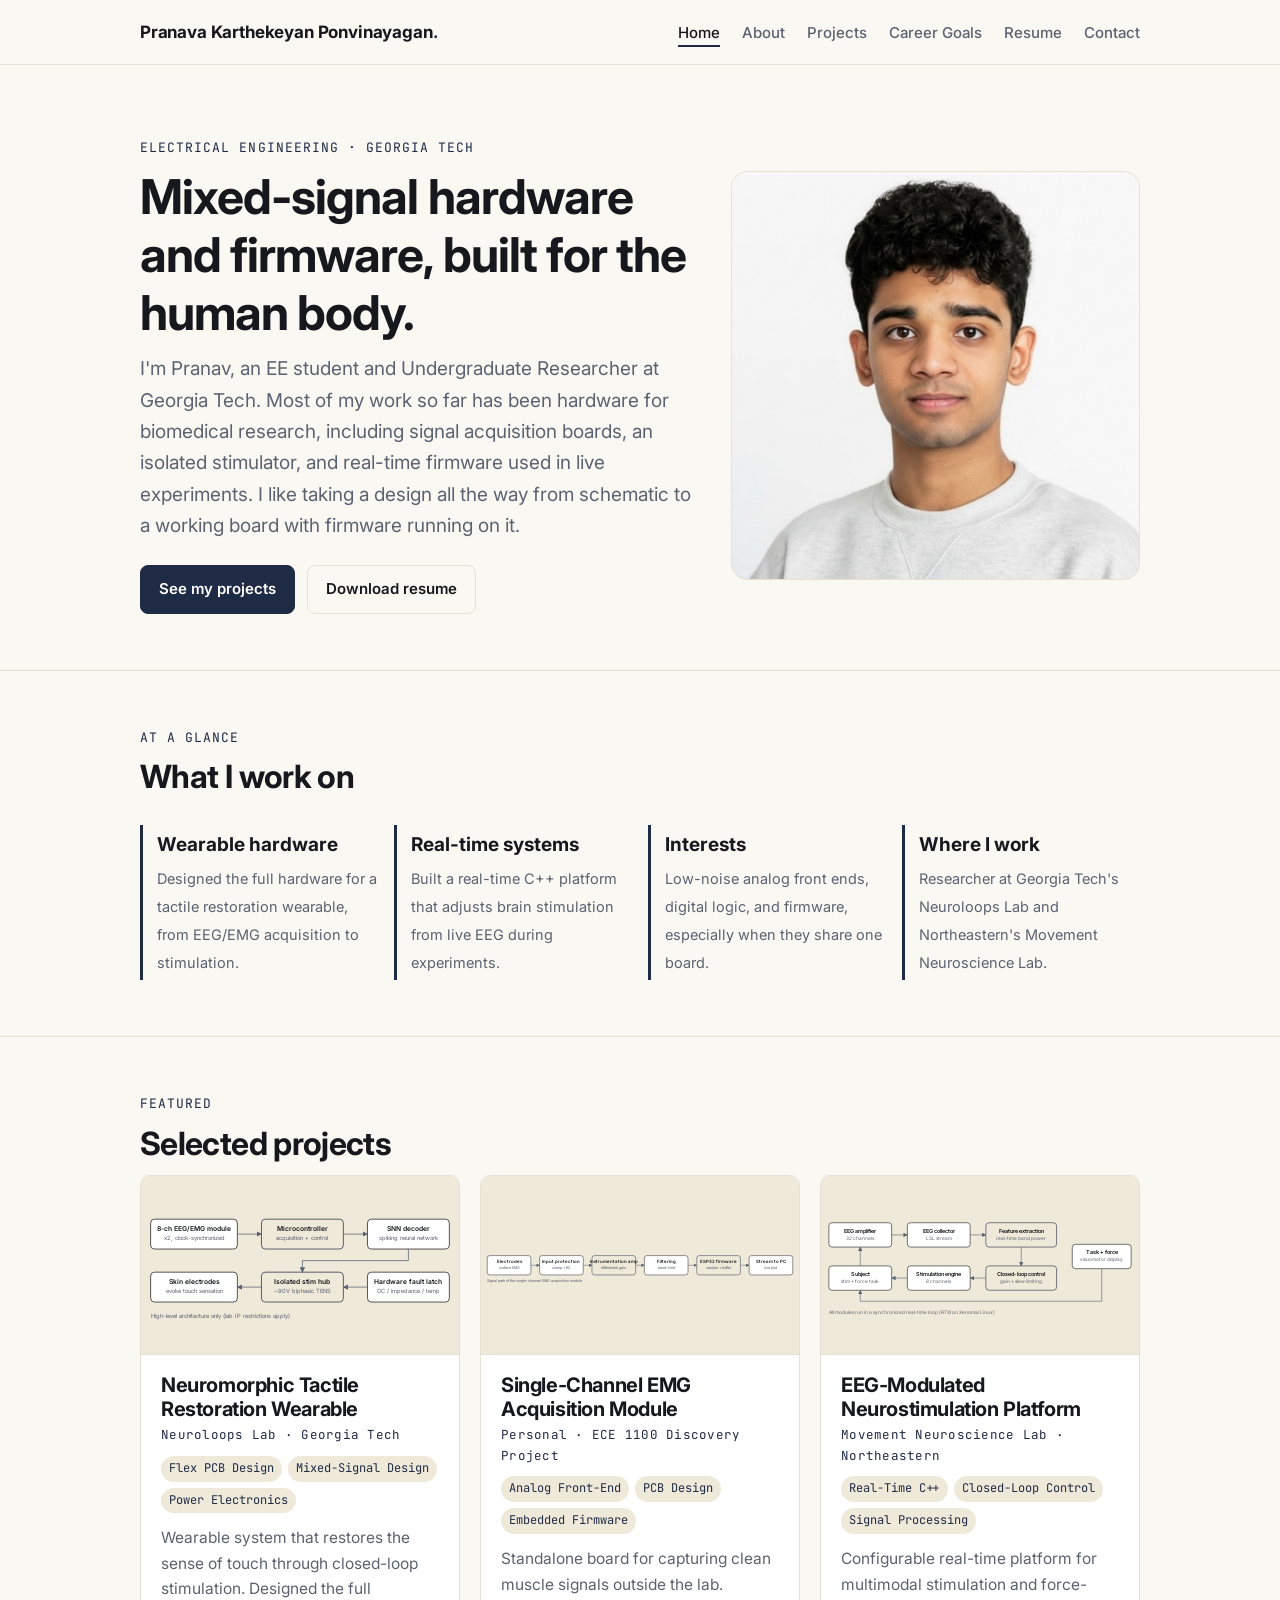
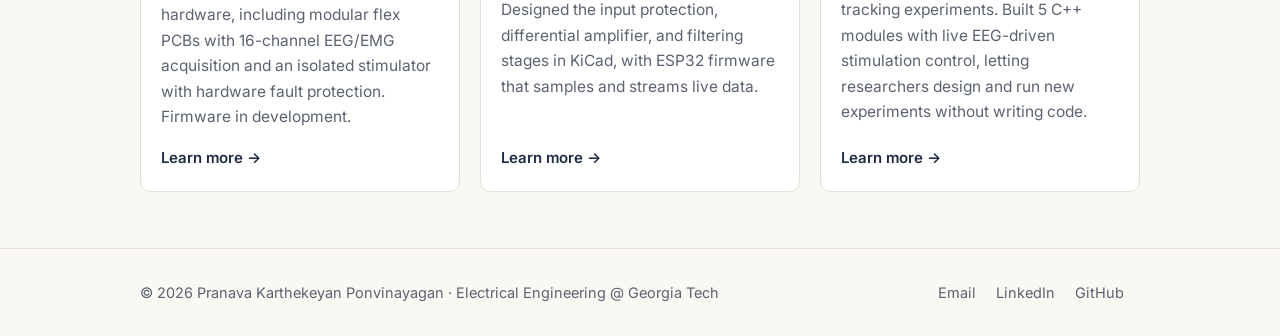
==== index.html @ 703d0cce "added 4 projects" ====
<!doctype html>
<html lang="en">
<head>
<meta charset="utf-8">
<meta name="viewport" content="width=device-width, initial-scale=1">
<title>Home | Pranava Karthekeyan Ponvinayagan</title>
<meta name="description" content="Pranava Karthekeyan Ponvinayagan: EE at Georgia Tech designing PCBs, analog/digital electronics, and embedded systems.">
<link rel="preconnect" href="https://fonts.googleapis.com">
<link rel="preconnect" href="https://fonts.gstatic.com" crossorigin>
<link href="https://fonts.googleapis.com/css2?family=Inter:wght@400;500;600;700&family=JetBrains+Mono:wght@500&display=swap" rel="stylesheet">
<link rel="stylesheet" href="styles.css">
</head>
<body>
<header class="site">
  <div class="wrap">
    <a class="brand" href="index.html">Pranava Karthekeyan Ponvinayagan<span>.</span></a>
    <nav class="main" aria-label="Main">
      <input type="checkbox" id="navtoggle" aria-label="Toggle menu">
      <label for="navtoggle" class="burger" aria-hidden="true">&#9776;</label>
      <ul>
<li><a href="index.html" aria-current="page">Home</a></li>
<li><a href="about.html">About</a></li>
<li><a href="projects.html">Projects</a></li>
<li><a href="goals.html">Career Goals</a></li>
<li><a href="resume.html">Resume</a></li>
<li><a href="contact.html">Contact</a></li>
      </ul>
    </nav>
  </div>
</header>
<main>

<section class="hero">
  <div class="wrap grid">
    <div>
      <span class="eyebrow">Electrical Engineering &middot; Georgia Tech</span>
      <h1>Mixed-signal hardware and firmware, built for the human body.</h1>
      <p class="lead">I'm Pranav, an EE student and Undergraduate Researcher at Georgia Tech. Most of my work so far has been hardware for biomedical research, including signal acquisition boards, an isolated stimulator, and real-time firmware used in live experiments. I like taking a design all the way from schematic to a working board with firmware running on it.</p>
      <div class="btns">
        <a class="btn" href="projects.html">See my projects</a>
        <a class="btn ghost" href="assets/Pranava_Ponvinayagan_Resume.pdf" target="_blank" rel="noopener">Download resume</a>
      </div>
    </div>
    <div class="photo"><img src="assets/headshot.jpeg" alt="Headshot of Pranava Karthekeyan Ponvinayagan" onerror="this.style.display='none'"></div>
  </div>
</section>

<section>
  <div class="wrap">
    <span class="eyebrow">At a glance</span>
    <h2>What I work on</h2>
    <div class="stats">
      <div class="stat"><b>Wearable hardware</b><span>Designed the full hardware for a tactile restoration wearable, from EEG/EMG acquisition to stimulation.</span></div>
      <div class="stat"><b>Real-time systems</b><span>Built a real-time C++ platform that adjusts brain stimulation from live EEG during experiments.</span></div>
      <div class="stat"><b>Interests</b><span>Low-noise analog front ends, digital logic, and firmware, especially when they share one board.</span></div>
      <div class="stat"><b>Where I work</b><span>Researcher at Georgia Tech's Neuroloops Lab and Northeastern's Movement Neuroscience Lab.</span></div>
    </div>
  </div>
</section>

<section>
  <div class="wrap">
    <span class="eyebrow">Featured</span>
    <h2>Selected projects</h2>
    <div class="cards">
      <article class="card"><div class="thumb"><svg class="diagram" viewBox="0 0 660 250" role="img" aria-label="Neuromorphic Tactile Restoration Wearable system block diagram" xmlns="http://www.w3.org/2000/svg" style="color:var(--muted)"><defs><marker id="ah" viewBox="0 0 10 10" refX="9" refY="5" markerWidth="7" markerHeight="7" orient="auto-start-reverse"><path d="M0,0 L10,5 L0,10 z" fill="currentColor" style="color:var(--muted)"/></marker></defs><rect class="box" x="20" y="30" width="180" height="62" rx="8"/><text x="110.0" y="55.0" text-anchor="middle" font-size="14" font-weight="600">8-ch EEG/EMG module</text><text class="small" x="110.0" y="73.0" text-anchor="middle">x2, clock-synchronized</text><rect class="hl" x="250" y="30" width="170" height="62" rx="8"/><text x="335.0" y="55.0" text-anchor="middle" font-size="14" font-weight="600">Microcontroller</text><text class="small" x="335.0" y="73.0" text-anchor="middle">acquisition + control</text><rect class="box" x="470" y="30" width="170" height="62" rx="8"/><text x="555.0" y="55.0" text-anchor="middle" font-size="14" font-weight="600">SNN decoder</text><text class="small" x="555.0" y="73.0" text-anchor="middle">spiking neural network</text><rect class="hl" x="250" y="140" width="170" height="62" rx="8"/><text x="335.0" y="165.0" text-anchor="middle" font-size="14" font-weight="600">Isolated stim hub</text><text class="small" x="335.0" y="183.0" text-anchor="middle">~90V biphasic TENS</text><rect class="box" x="470" y="140" width="170" height="62" rx="8"/><text x="555.0" y="165.0" text-anchor="middle" font-size="14" font-weight="600">Hardware fault latch</text><text class="small" x="555.0" y="183.0" text-anchor="middle">OC / impedance / temp</text><rect class="box" x="20" y="140" width="180" height="62" rx="8"/><text x="110.0" y="165.0" text-anchor="middle" font-size="14" font-weight="600">Skin electrodes</text><text class="small" x="110.0" y="183.0" text-anchor="middle">evoke touch sensation</text><line class="line" x1="200" y1="61" x2="250" y2="61" marker-end="url(#ah)"/><line class="line" x1="420" y1="61" x2="470" y2="61" marker-end="url(#ah)"/><path class="line" d="M555 92 L555 116 L335 116 L335 140" marker-end="url(#ah)"/><line class="line" x1="250" y1="171" x2="200" y2="171" marker-end="url(#ah)"/><line class="line" x1="470" y1="171" x2="420" y2="171" marker-end="url(#ah)"/><text class="small" x="20" y="235">High-level architecture only (lab IP restrictions apply)</text></svg></div><div class="body"><h3>Neuromorphic Tactile Restoration Wearable</h3><p class="org">Neuroloops Lab &middot; Georgia Tech</p><ul class="tags"><li>Flex PCB Design</li><li>Mixed-Signal Design</li><li>Power Electronics</li></ul><p>Wearable system that restores the sense of touch through closed-loop stimulation. Designed the full hardware, including modular flex PCBs with 16-channel EEG/EMG acquisition and an isolated stimulator with hardware fault protection. Firmware in development.</p><a class="more" href="projects/tactile-wearable.html">Learn more &rarr;</a></div></article>
      <article class="card"><div class="thumb"><svg class="diagram" viewBox="0 0 1020 140" role="img" aria-label="EMG module block diagram" xmlns="http://www.w3.org/2000/svg" style="color:var(--muted)"><defs><marker id="ah" viewBox="0 0 10 10" refX="9" refY="5" markerWidth="7" markerHeight="7" orient="auto-start-reverse"><path d="M0,0 L10,5 L0,10 z" fill="currentColor" style="color:var(--muted)"/></marker></defs><rect class="box" x="20" y="40" width="140" height="62" rx="8"/><text x="90.0" y="65.0" text-anchor="middle" font-size="14" font-weight="600">Electrodes</text><text class="small" x="90.0" y="83.0" text-anchor="middle">surface EMG</text><line class="line" x1="160" y1="71.0" x2="188" y2="71.0" marker-end="url(#ah)"/><rect class="box" x="188" y="40" width="140" height="62" rx="8"/><text x="258.0" y="65.0" text-anchor="middle" font-size="14" font-weight="600">Input protection</text><text class="small" x="258.0" y="83.0" text-anchor="middle">clamp + RC</text><line class="line" x1="328" y1="71.0" x2="356" y2="71.0" marker-end="url(#ah)"/><rect class="hl" x="356" y="40" width="140" height="62" rx="8"/><text x="426.0" y="65.0" text-anchor="middle" font-size="14" font-weight="600">Instrumentation amp</text><text class="small" x="426.0" y="83.0" text-anchor="middle">differential gain</text><line class="line" x1="496" y1="71.0" x2="524" y2="71.0" marker-end="url(#ah)"/><rect class="box" x="524" y="40" width="140" height="62" rx="8"/><text x="594.0" y="65.0" text-anchor="middle" font-size="14" font-weight="600">Filtering</text><text class="small" x="594.0" y="83.0" text-anchor="middle">band-limit</text><line class="line" x1="664" y1="71.0" x2="692" y2="71.0" marker-end="url(#ah)"/><rect class="hl" x="692" y="40" width="140" height="62" rx="8"/><text x="762.0" y="65.0" text-anchor="middle" font-size="14" font-weight="600">ESP32 firmware</text><text class="small" x="762.0" y="83.0" text-anchor="middle">sample + buffer</text><line class="line" x1="832" y1="71.0" x2="860" y2="71.0" marker-end="url(#ah)"/><rect class="box" x="860" y="40" width="140" height="62" rx="8"/><text x="930.0" y="65.0" text-anchor="middle" font-size="14" font-weight="600">Stream to PC</text><text class="small" x="930.0" y="83.0" text-anchor="middle">live plot</text><text class="small" x="20" y="125">Signal path of the single-channel EMG acquisition module</text></svg></div><div class="body"><h3>Single-Channel EMG Acquisition Module</h3><p class="org">Personal &middot; ECE 1100 Discovery Project</p><ul class="tags"><li>Analog Front-End</li><li>PCB Design</li><li>Embedded Firmware</li></ul><p>Standalone board for capturing clean muscle signals outside the lab. Designed the input protection, differential amplifier, and filtering stages in KiCad, with ESP32 firmware that samples and streams live data.</p><a class="more" href="projects/emg-module.html">Learn more &rarr;</a></div></article>
      <article class="card"><div class="thumb"><svg class="diagram" viewBox="0 0 810 275" role="img" aria-label="Closed-loop neurostimulation platform diagram" xmlns="http://www.w3.org/2000/svg" style="color:var(--muted)"><defs><marker id="ah" viewBox="0 0 10 10" refX="9" refY="5" markerWidth="7" markerHeight="7" orient="auto-start-reverse"><path d="M0,0 L10,5 L0,10 z" fill="currentColor" style="color:var(--muted)"/></marker></defs><rect class="box" x="20" y="30" width="160" height="62" rx="8"/><text x="100.0" y="55.0" text-anchor="middle" font-size="14" font-weight="600">EEG amplifier</text><text class="small" x="100.0" y="73.0" text-anchor="middle">32 channels</text><rect class="box" x="220" y="30" width="160" height="62" rx="8"/><text x="300.0" y="55.0" text-anchor="middle" font-size="14" font-weight="600">EEG collector</text><text class="small" x="300.0" y="73.0" text-anchor="middle">LSL stream</text><rect class="hl" x="420" y="30" width="180" height="62" rx="8"/><text x="510.0" y="55.0" text-anchor="middle" font-size="14" font-weight="600">Feature extraction</text><text class="small" x="510.0" y="73.0" text-anchor="middle">real-time band power</text><rect class="hl" x="420" y="140" width="180" height="62" rx="8"/><text x="510.0" y="165.0" text-anchor="middle" font-size="14" font-weight="600">Closed-loop control</text><text class="small" x="510.0" y="183.0" text-anchor="middle">gain + slew limiting</text><rect class="box" x="220" y="140" width="160" height="62" rx="8"/><text x="300.0" y="165.0" text-anchor="middle" font-size="14" font-weight="600">Stimulation engine</text><text class="small" x="300.0" y="183.0" text-anchor="middle">8 channels</text><rect class="box" x="20" y="140" width="160" height="62" rx="8"/><text x="100.0" y="165.0" text-anchor="middle" font-size="14" font-weight="600">Subject</text><text class="small" x="100.0" y="183.0" text-anchor="middle">stim + force task</text><rect class="box" x="640" y="85" width="150" height="62" rx="8"/><text x="715.0" y="110.0" text-anchor="middle" font-size="14" font-weight="600">Task + force</text><text class="small" x="715.0" y="128.0" text-anchor="middle">visuomotor display</text><line class="line" x1="180" y1="61" x2="220" y2="61" marker-end="url(#ah)"/><line class="line" x1="380" y1="61" x2="420" y2="61" marker-end="url(#ah)"/><line class="line" x1="510" y1="92" x2="510" y2="140" marker-end="url(#ah)"/><line class="line" x1="420" y1="171" x2="380" y2="171" marker-end="url(#ah)"/><line class="line" x1="220" y1="171" x2="180" y2="171" marker-end="url(#ah)"/><path class="line" d="M100 140 L100 92" marker-end="url(#ah)"/><path class="line" d="M715 147 L715 230 L100 230 L100 202" marker-end="url(#ah)"/><text class="small" x="20" y="262">All modules run in a synchronized real-time loop (RTXI on Xenomai Linux)</text></svg></div><div class="body"><h3>EEG-Modulated Neurostimulation Platform</h3><p class="org">Movement Neuroscience Lab &middot; Northeastern</p><ul class="tags"><li>Real-Time C++</li><li>Closed-Loop Control</li><li>Signal Processing</li></ul><p>Configurable real-time platform for multimodal stimulation and force-tracking experiments. Built 5 C++ modules with live EEG-driven stimulation control, letting researchers design and run new experiments without writing code.</p><a class="more" href="projects/closed-loop-platform.html">Learn more &rarr;</a></div></article>
    </div>
  </div>
</section>

</main>
<footer class="site">
  <div class="wrap">
    <div>&copy; 2026 Pranava Karthekeyan Ponvinayagan &middot; Electrical Engineering @ Georgia Tech</div>
    <div>
      <a href="mailto:pponvinayagan3@gatech.edu">Email</a>
      <a href="https://www.linkedin.com/in/pranava-ponvinayagan/" target="_blank" rel="noopener">LinkedIn</a>
      <a href="https://github.com/PranavaKP30" target="_blank" rel="noopener">GitHub</a>
    </div>
  </div>
</footer>
</body>
</html>
---- styles.css ----
:root {
  --bg: #faf8f3;
  --surface: #ffffff;
  --ink: #16181d;
  --muted: #5b6270;
  --line: #e6e1d4;
  --accent: #1f2a44;      /* navy, like the sweater lettering */
  --accent-soft: #efe9da; /* pale beige, like the sweater */
  --on-accent: #ffffff;
  --navy: #1f2a44;
  --radius: 10px;
  --max: 1040px;
  --font: "Inter", system-ui, -apple-system, "Segoe UI", Roboto, sans-serif;
  --mono: "JetBrains Mono", ui-monospace, SFMono-Regular, Menlo, monospace;
}
@media (prefers-color-scheme: dark) {
  :root {
    --bg: #111317;
    --surface: #181b21;
    --ink: #e9e7e2;
    --muted: #a3a9b5;
    --line: #2a2f38;
    --accent: #e3d9bf;
    --accent-soft: #26231c;
    --on-accent: #16181d;
    --navy: #c9d3ea;
  }
}

* { box-sizing: border-box; }
html { scroll-behavior: smooth; }
body {
  margin: 0;
  background: var(--bg);
  color: var(--ink);
  font-family: var(--font);
  font-size: 17px;
  line-height: 1.65;
  -webkit-font-smoothing: antialiased;
}
img, svg { max-width: 100%; height: auto; display: block; }
a { color: var(--accent); text-decoration: none; }
a:hover { text-decoration: underline; }

.wrap { max-width: var(--max); margin: 0 auto; padding: 0 20px; }

/* ---------- Header / nav ---------- */
header.site {
  position: sticky; top: 0; z-index: 10;
  background: color-mix(in srgb, var(--bg) 88%, transparent);
  backdrop-filter: blur(8px);
  border-bottom: 1px solid var(--line);
}
header.site .wrap { display: flex; align-items: center; justify-content: space-between; height: 64px; }
.brand { font-weight: 700; color: var(--ink); letter-spacing: -0.01em; }
.brand span { color: var(--accent); }
nav.main ul { list-style: none; display: flex; gap: 22px; margin: 0; padding: 0; }
nav.main a { color: var(--muted); font-size: 15px; font-weight: 500; }
nav.main a:hover, nav.main a[aria-current="page"] { color: var(--ink); text-decoration: none; }
nav.main a[aria-current="page"] { border-bottom: 2px solid var(--accent); padding-bottom: 3px; }
#navtoggle, .burger { display: none; }

@media (max-width: 760px) {
  .burger { display: block; cursor: pointer; font-size: 26px; color: var(--ink); line-height: 1; }
  nav.main ul {
    display: none; position: absolute; left: 0; right: 0; top: 64px;
    flex-direction: column; gap: 0; background: var(--surface);
    border-bottom: 1px solid var(--line);
  }
  nav.main li a { display: block; padding: 14px 20px; border-top: 1px solid var(--line); }
  nav.main a[aria-current="page"] { border-bottom: none; color: var(--accent); }
  #navtoggle:checked ~ ul { display: flex; }
}

/* ---------- Type ---------- */
h1, h2, h3 { line-height: 1.2; letter-spacing: -0.02em; margin: 0 0 12px; }
h1 { font-size: clamp(32px, 5vw, 48px); }
h2 { font-size: clamp(24px, 3.4vw, 32px); margin-top: 8px; }
h3 { font-size: 20px; }
p { margin: 0 0 16px; }
.lead { font-size: 19px; color: var(--muted); max-width: 680px; }
.eyebrow {
  font-family: var(--mono); font-size: 13px; letter-spacing: 0.08em;
  text-transform: uppercase; color: var(--accent); margin-bottom: 10px; display: block;
}

section { padding: 56px 0; }
section + section { border-top: 1px solid var(--line); }

/* ---------- Hero ---------- */
.hero { padding: 72px 0 56px; }
.hero .grid { display: grid; grid-template-columns: 1.35fr 1fr; gap: 40px; align-items: center; }
.hero .photo {
  aspect-ratio: 1; border-radius: 16px; overflow: hidden;
  background: var(--accent-soft); border: 1px solid var(--line);
}
.hero .photo { position: relative; display: grid; place-items: center; }
.hero .photo::before { content: "PP"; font-size: 64px; font-weight: 700; color: var(--accent); opacity: .5; }
.hero .photo img { position: absolute; inset: 0; width: 100%; height: 100%; object-fit: cover; }
.btns { display: flex; flex-wrap: wrap; gap: 12px; margin-top: 24px; }
.btn {
  display: inline-block; padding: 11px 18px; border-radius: 8px; font-weight: 600; font-size: 15px;
  background: var(--accent); color: var(--on-accent); border: 1px solid var(--accent);
}
.btn:hover { text-decoration: none; filter: brightness(1.05); }
.btn.ghost { background: transparent; color: var(--ink); border-color: var(--line); }
@media (max-width: 760px) {
  .hero .grid { grid-template-columns: 1fr; }
  .hero .photo { max-width: 260px; }
}

/* ---------- Cards ---------- */
.cards { display: grid; grid-template-columns: repeat(auto-fill, minmax(290px, 1fr)); gap: 20px; }
.card {
  background: var(--surface); border: 1px solid var(--line); border-radius: var(--radius);
  overflow: hidden; display: flex; flex-direction: column;
}
.card .thumb { aspect-ratio: 16/9; background: var(--accent-soft); border-bottom: 1px solid var(--line); }
.card .thumb img, .card .thumb svg { width: 100%; height: 100%; object-fit: cover; }
.card .body { padding: 18px 20px 20px; display: flex; flex-direction: column; flex: 1; }
.card h3 { margin-bottom: 6px; }
.card p { color: var(--muted); font-size: 15.5px; }
.card .more { margin-top: auto; font-weight: 600; font-size: 15px; }
.tags { display: flex; flex-wrap: wrap; gap: 6px; margin: 0 0 12px; padding: 0; list-style: none; }
.tags li {
  font-family: var(--mono); font-size: 12px; padding: 3px 8px; border-radius: 999px;
  background: var(--accent-soft); color: var(--accent);
}

/* ---------- Stats / highlights ---------- */
.stats { display: grid; grid-template-columns: repeat(auto-fit, minmax(180px, 1fr)); gap: 16px; margin-top: 28px; }
.stat { border-left: 3px solid var(--accent); padding: 4px 0 4px 14px; }
.stat b { display: block; font-size: 22px; }
.stat span { color: var(--muted); font-size: 14.5px; }

/* ---------- Prose pages ---------- */
.prose { max-width: 760px; }
.prose h2 { margin-top: 36px; }
.prose ul { padding-left: 20px; margin: 0 0 16px; }
.prose li { margin-bottom: 6px; }
.meta { color: var(--muted); font-size: 15px; margin-bottom: 24px; }
figure { margin: 28px 0; }
figure .frame {
  background: var(--surface); border: 1px solid var(--line); border-radius: var(--radius);
  padding: 16px; overflow-x: auto;
}
figcaption { color: var(--muted); font-size: 14px; margin-top: 8px; }
.callout {
  background: var(--accent-soft); border-radius: var(--radius); padding: 16px 18px; margin: 20px 0;
}
.todo {
  background: #fff4c2; color: #5a4500; border: 1px dashed #c9a100; border-radius: 8px;
  padding: 10px 14px; font-size: 14px; margin: 14px 0;
}
span.todo { display: inline; padding: 2px 6px; margin: 0; }
.timeline { list-style: none; padding: 0; margin: 0; }
.timeline li { padding: 0 0 22px 22px; border-left: 2px solid var(--line); position: relative; }
.timeline li::before {
  content: ""; position: absolute; left: -7px; top: 6px; width: 12px; height: 12px;
  border-radius: 50%; background: var(--accent);
}
.timeline b { display: block; }
.timeline span { color: var(--muted); font-size: 15px; }

/* ---------- Resume embed ---------- */
.pdf { width: 100%; height: 1000px; border: 1px solid var(--line); border-radius: var(--radius); background: #fff; }
@media (max-width: 760px) { .pdf { height: 600px; } }

/* ---------- Footer ---------- */
footer.site { border-top: 1px solid var(--line); padding: 32px 0; color: var(--muted); font-size: 14.5px; }
footer.site .wrap { display: flex; flex-wrap: wrap; justify-content: space-between; gap: 12px; }
footer.site a { color: var(--muted); margin-right: 16px; }
footer.site a:hover { color: var(--accent); }

/* diagrams inherit theme */
.diagram text { font-family: var(--font); fill: var(--ink); }
.diagram .box { fill: var(--surface); stroke: var(--ink); stroke-width: 1.5; }
.diagram .hl { fill: var(--accent-soft); stroke: var(--accent); stroke-width: 1.5; }
.diagram .line { stroke: var(--muted); stroke-width: 1.6; fill: none; }
.diagram .small { font-size: 12px; fill: var(--muted); }

/* org label under card titles */
.card .org { font-family: var(--mono); font-size: 12.5px; color: var(--accent); margin: -2px 0 10px; letter-spacing: 0.02em; }
.stats { grid-template-columns: repeat(auto-fit, minmax(220px, 1fr)); }
.stat b { font-size: 19px; margin-bottom: 4px; }
@media (max-width: 760px) { .brand { font-size: 15px; } }

/* course plan */
.sems { display: grid; grid-template-columns: repeat(auto-fill, minmax(280px, 1fr)); gap: 16px; margin: 24px 0; }
.sem { background: var(--surface); border: 1px solid var(--line); border-radius: var(--radius); padding: 16px 18px; }
.sem h3 { font-size: 18px; margin: 2px 0 10px; }
.sem .yr { font-family: var(--mono); font-size: 12px; color: var(--muted); text-transform: uppercase; letter-spacing: .06em; }
.sem ul { list-style: none; margin: 0; padding: 0; }
.sem li { font-size: 14.5px; padding: 5px 0 5px 10px; border-top: 1px solid var(--line); border-left: 3px solid transparent; }
.sem li:first-child { border-top: none; }
.sem li b { font-family: var(--mono); font-size: 12.5px; font-weight: 500; margin-right: 6px; color: var(--muted); }
.sem li.t1 { border-left-color: #9a7b4f; }
.sem li.t2 { border-left-color: var(--accent); }
.t1tag, .t2tag { padding: 1px 8px; border-radius: 999px; font-weight: 600; font-size: .9em; }
.t1tag { background: color-mix(in srgb, #9a7b4f 15%, transparent); color: #9a7b4f; }
.t2tag { background: var(--accent-soft); color: var(--accent); }
@media (prefers-color-scheme: dark) { .sem li.t1 { border-left-color: #cdb48a; } .t1tag { color: #cdb48a; } .sem li.t2 { border-left-color: var(--accent); } .t2tag { color: var(--accent); } }
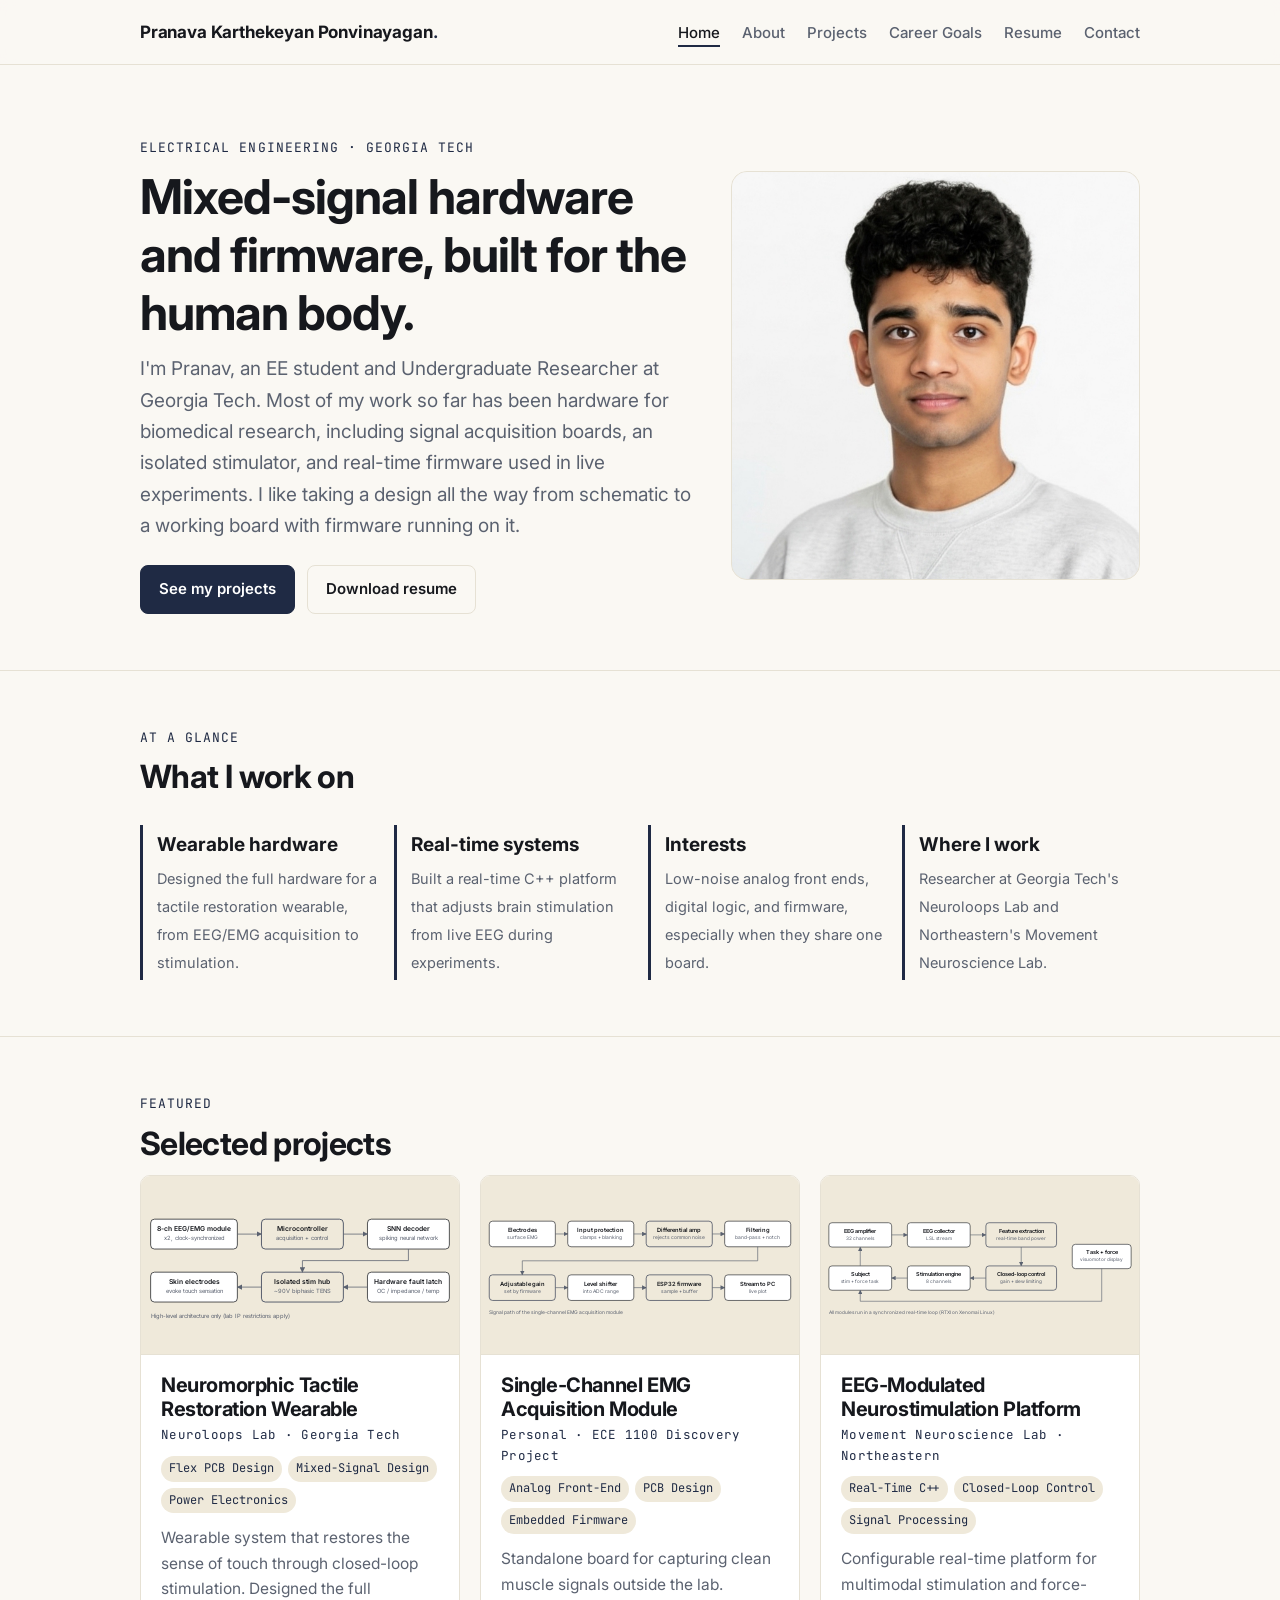
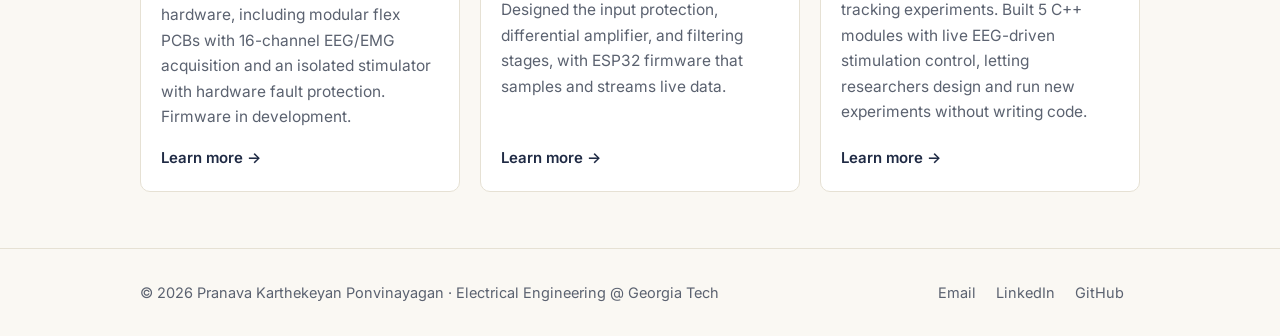
==== commit 805a5a70: "got rid of loopit and carewatch" ====
--- a/index.html
+++ b/index.html
@@ -64,7 +64,7 @@
     <h2>Selected projects</h2>
     <div class="cards">
       <article class="card"><div class="thumb"><svg class="diagram" viewBox="0 0 660 250" role="img" aria-label="Neuromorphic Tactile Restoration Wearable system block diagram" xmlns="http://www.w3.org/2000/svg" style="color:var(--muted)"><defs><marker id="ah" viewBox="0 0 10 10" refX="9" refY="5" markerWidth="7" markerHeight="7" orient="auto-start-reverse"><path d="M0,0 L10,5 L0,10 z" fill="currentColor" style="color:var(--muted)"/></marker></defs><rect class="box" x="20" y="30" width="180" height="62" rx="8"/><text x="110.0" y="55.0" text-anchor="middle" font-size="14" font-weight="600">8-ch EEG/EMG module</text><text class="small" x="110.0" y="73.0" text-anchor="middle">x2, clock-synchronized</text><rect class="hl" x="250" y="30" width="170" height="62" rx="8"/><text x="335.0" y="55.0" text-anchor="middle" font-size="14" font-weight="600">Microcontroller</text><text class="small" x="335.0" y="73.0" text-anchor="middle">acquisition + control</text><rect class="box" x="470" y="30" width="170" height="62" rx="8"/><text x="555.0" y="55.0" text-anchor="middle" font-size="14" font-weight="600">SNN decoder</text><text class="small" x="555.0" y="73.0" text-anchor="middle">spiking neural network</text><rect class="hl" x="250" y="140" width="170" height="62" rx="8"/><text x="335.0" y="165.0" text-anchor="middle" font-size="14" font-weight="600">Isolated stim hub</text><text class="small" x="335.0" y="183.0" text-anchor="middle">~90V biphasic TENS</text><rect class="box" x="470" y="140" width="170" height="62" rx="8"/><text x="555.0" y="165.0" text-anchor="middle" font-size="14" font-weight="600">Hardware fault latch</text><text class="small" x="555.0" y="183.0" text-anchor="middle">OC / impedance / temp</text><rect class="box" x="20" y="140" width="180" height="62" rx="8"/><text x="110.0" y="165.0" text-anchor="middle" font-size="14" font-weight="600">Skin electrodes</text><text class="small" x="110.0" y="183.0" text-anchor="middle">evoke touch sensation</text><line class="line" x1="200" y1="61" x2="250" y2="61" marker-end="url(#ah)"/><line class="line" x1="420" y1="61" x2="470" y2="61" marker-end="url(#ah)"/><path class="line" d="M555 92 L555 116 L335 116 L335 140" marker-end="url(#ah)"/><line class="line" x1="250" y1="171" x2="200" y2="171" marker-end="url(#ah)"/><line class="line" x1="470" y1="171" x2="420" y2="171" marker-end="url(#ah)"/><text class="small" x="20" y="235">High-level architecture only (lab IP restrictions apply)</text></svg></div><div class="body"><h3>Neuromorphic Tactile Restoration Wearable</h3><p class="org">Neuroloops Lab &middot; Georgia Tech</p><ul class="tags"><li>Flex PCB Design</li><li>Mixed-Signal Design</li><li>Power Electronics</li></ul><p>Wearable system that restores the sense of touch through closed-loop stimulation. Designed the full hardware, including modular flex PCBs with 16-channel EEG/EMG acquisition and an isolated stimulator with hardware fault protection. Firmware in development.</p><a class="more" href="projects/tactile-wearable.html">Learn more &rarr;</a></div></article>
-      <article class="card"><div class="thumb"><svg class="diagram" viewBox="0 0 1020 140" role="img" aria-label="EMG module block diagram" xmlns="http://www.w3.org/2000/svg" style="color:var(--muted)"><defs><marker id="ah" viewBox="0 0 10 10" refX="9" refY="5" markerWidth="7" markerHeight="7" orient="auto-start-reverse"><path d="M0,0 L10,5 L0,10 z" fill="currentColor" style="color:var(--muted)"/></marker></defs><rect class="box" x="20" y="40" width="140" height="62" rx="8"/><text x="90.0" y="65.0" text-anchor="middle" font-size="14" font-weight="600">Electrodes</text><text class="small" x="90.0" y="83.0" text-anchor="middle">surface EMG</text><line class="line" x1="160" y1="71.0" x2="188" y2="71.0" marker-end="url(#ah)"/><rect class="box" x="188" y="40" width="140" height="62" rx="8"/><text x="258.0" y="65.0" text-anchor="middle" font-size="14" font-weight="600">Input protection</text><text class="small" x="258.0" y="83.0" text-anchor="middle">clamp + RC</text><line class="line" x1="328" y1="71.0" x2="356" y2="71.0" marker-end="url(#ah)"/><rect class="hl" x="356" y="40" width="140" height="62" rx="8"/><text x="426.0" y="65.0" text-anchor="middle" font-size="14" font-weight="600">Instrumentation amp</text><text class="small" x="426.0" y="83.0" text-anchor="middle">differential gain</text><line class="line" x1="496" y1="71.0" x2="524" y2="71.0" marker-end="url(#ah)"/><rect class="box" x="524" y="40" width="140" height="62" rx="8"/><text x="594.0" y="65.0" text-anchor="middle" font-size="14" font-weight="600">Filtering</text><text class="small" x="594.0" y="83.0" text-anchor="middle">band-limit</text><line class="line" x1="664" y1="71.0" x2="692" y2="71.0" marker-end="url(#ah)"/><rect class="hl" x="692" y="40" width="140" height="62" rx="8"/><text x="762.0" y="65.0" text-anchor="middle" font-size="14" font-weight="600">ESP32 firmware</text><text class="small" x="762.0" y="83.0" text-anchor="middle">sample + buffer</text><line class="line" x1="832" y1="71.0" x2="860" y2="71.0" marker-end="url(#ah)"/><rect class="box" x="860" y="40" width="140" height="62" rx="8"/><text x="930.0" y="65.0" text-anchor="middle" font-size="14" font-weight="600">Stream to PC</text><text class="small" x="930.0" y="83.0" text-anchor="middle">live plot</text><text class="small" x="20" y="125">Signal path of the single-channel EMG acquisition module</text></svg></div><div class="body"><h3>Single-Channel EMG Acquisition Module</h3><p class="org">Personal &middot; ECE 1100 Discovery Project</p><ul class="tags"><li>Analog Front-End</li><li>PCB Design</li><li>Embedded Firmware</li></ul><p>Standalone board for capturing clean muscle signals outside the lab. Designed the input protection, differential amplifier, and filtering stages in KiCad, with ESP32 firmware that samples and streams live data.</p><a class="more" href="projects/emg-module.html">Learn more &rarr;</a></div></article>
+      <article class="card"><div class="thumb"><svg class="diagram" viewBox="0 0 770 262" role="img" aria-label="EMG module signal path" xmlns="http://www.w3.org/2000/svg" style="color:var(--muted)"><defs><marker id="ah" viewBox="0 0 10 10" refX="9" refY="5" markerWidth="7" markerHeight="7" orient="auto-start-reverse"><path d="M0,0 L10,5 L0,10 z" fill="currentColor" style="color:var(--muted)"/></marker></defs><rect class="box" x="20" y="25" width="160" height="62" rx="8"/><text x="100.0" y="51.0" text-anchor="middle" font-size="14" font-weight="600">Electrodes</text><text class="small" x="100.0" y="69.0" text-anchor="middle">surface EMG</text><line class="line" x1="180" y1="56.0" x2="210" y2="56.0" marker-end="url(#ah)"/><rect class="box" x="210" y="25" width="160" height="62" rx="8"/><text x="290.0" y="51.0" text-anchor="middle" font-size="14" font-weight="600">Input protection</text><text class="small" x="290.0" y="69.0" text-anchor="middle">clamps + blanking</text><line class="line" x1="370" y1="56.0" x2="400" y2="56.0" marker-end="url(#ah)"/><rect class="hl" x="400" y="25" width="160" height="62" rx="8"/><text x="480.0" y="51.0" text-anchor="middle" font-size="14" font-weight="600">Differential amp</text><text class="small" x="480.0" y="69.0" text-anchor="middle">rejects common noise</text><line class="line" x1="560" y1="56.0" x2="590" y2="56.0" marker-end="url(#ah)"/><rect class="box" x="590" y="25" width="160" height="62" rx="8"/><text x="670.0" y="51.0" text-anchor="middle" font-size="14" font-weight="600">Filtering</text><text class="small" x="670.0" y="69.0" text-anchor="middle">band-pass + notch</text><rect class="hl" x="20" y="155" width="160" height="62" rx="8"/><text x="100.0" y="181.0" text-anchor="middle" font-size="14" font-weight="600">Adjustable gain</text><text class="small" x="100.0" y="199.0" text-anchor="middle">set by firmware</text><line class="line" x1="180" y1="186.0" x2="210" y2="186.0" marker-end="url(#ah)"/><rect class="box" x="210" y="155" width="160" height="62" rx="8"/><text x="290.0" y="181.0" text-anchor="middle" font-size="14" font-weight="600">Level shifter</text><text class="small" x="290.0" y="199.0" text-anchor="middle">into ADC range</text><line class="line" x1="370" y1="186.0" x2="400" y2="186.0" marker-end="url(#ah)"/><rect class="hl" x="400" y="155" width="160" height="62" rx="8"/><text x="480.0" y="181.0" text-anchor="middle" font-size="14" font-weight="600">ESP32 firmware</text><text class="small" x="480.0" y="199.0" text-anchor="middle">sample + buffer</text><line class="line" x1="560" y1="186.0" x2="590" y2="186.0" marker-end="url(#ah)"/><rect class="box" x="590" y="155" width="160" height="62" rx="8"/><text x="670.0" y="181.0" text-anchor="middle" font-size="14" font-weight="600">Stream to PC</text><text class="small" x="670.0" y="199.0" text-anchor="middle">live plot</text><path class="line" d="M670 87 L670 121 L100 121 L100 155" marker-end="url(#ah)"/><text class="small" x="20" y="250">Signal path of the single-channel EMG acquisition module</text></svg></div><div class="body"><h3>Single-Channel EMG Acquisition Module</h3><p class="org">Personal &middot; ECE 1100 Discovery Project</p><ul class="tags"><li>Analog Front-End</li><li>PCB Design</li><li>Embedded Firmware</li></ul><p>Standalone board for capturing clean muscle signals outside the lab. Designed the input protection, differential amplifier, and filtering stages, with ESP32 firmware that samples and streams live data.</p><a class="more" href="projects/emg-module.html">Learn more &rarr;</a></div></article>
       <article class="card"><div class="thumb"><svg class="diagram" viewBox="0 0 810 275" role="img" aria-label="Closed-loop neurostimulation platform diagram" xmlns="http://www.w3.org/2000/svg" style="color:var(--muted)"><defs><marker id="ah" viewBox="0 0 10 10" refX="9" refY="5" markerWidth="7" markerHeight="7" orient="auto-start-reverse"><path d="M0,0 L10,5 L0,10 z" fill="currentColor" style="color:var(--muted)"/></marker></defs><rect class="box" x="20" y="30" width="160" height="62" rx="8"/><text x="100.0" y="55.0" text-anchor="middle" font-size="14" font-weight="600">EEG amplifier</text><text class="small" x="100.0" y="73.0" text-anchor="middle">32 channels</text><rect class="box" x="220" y="30" width="160" height="62" rx="8"/><text x="300.0" y="55.0" text-anchor="middle" font-size="14" font-weight="600">EEG collector</text><text class="small" x="300.0" y="73.0" text-anchor="middle">LSL stream</text><rect class="hl" x="420" y="30" width="180" height="62" rx="8"/><text x="510.0" y="55.0" text-anchor="middle" font-size="14" font-weight="600">Feature extraction</text><text class="small" x="510.0" y="73.0" text-anchor="middle">real-time band power</text><rect class="hl" x="420" y="140" width="180" height="62" rx="8"/><text x="510.0" y="165.0" text-anchor="middle" font-size="14" font-weight="600">Closed-loop control</text><text class="small" x="510.0" y="183.0" text-anchor="middle">gain + slew limiting</text><rect class="box" x="220" y="140" width="160" height="62" rx="8"/><text x="300.0" y="165.0" text-anchor="middle" font-size="14" font-weight="600">Stimulation engine</text><text class="small" x="300.0" y="183.0" text-anchor="middle">8 channels</text><rect class="box" x="20" y="140" width="160" height="62" rx="8"/><text x="100.0" y="165.0" text-anchor="middle" font-size="14" font-weight="600">Subject</text><text class="small" x="100.0" y="183.0" text-anchor="middle">stim + force task</text><rect class="box" x="640" y="85" width="150" height="62" rx="8"/><text x="715.0" y="110.0" text-anchor="middle" font-size="14" font-weight="600">Task + force</text><text class="small" x="715.0" y="128.0" text-anchor="middle">visuomotor display</text><line class="line" x1="180" y1="61" x2="220" y2="61" marker-end="url(#ah)"/><line class="line" x1="380" y1="61" x2="420" y2="61" marker-end="url(#ah)"/><line class="line" x1="510" y1="92" x2="510" y2="140" marker-end="url(#ah)"/><line class="line" x1="420" y1="171" x2="380" y2="171" marker-end="url(#ah)"/><line class="line" x1="220" y1="171" x2="180" y2="171" marker-end="url(#ah)"/><path class="line" d="M100 140 L100 92" marker-end="url(#ah)"/><path class="line" d="M715 147 L715 230 L100 230 L100 202" marker-end="url(#ah)"/><text class="small" x="20" y="262">All modules run in a synchronized real-time loop (RTXI on Xenomai Linux)</text></svg></div><div class="body"><h3>EEG-Modulated Neurostimulation Platform</h3><p class="org">Movement Neuroscience Lab &middot; Northeastern</p><ul class="tags"><li>Real-Time C++</li><li>Closed-Loop Control</li><li>Signal Processing</li></ul><p>Configurable real-time platform for multimodal stimulation and force-tracking experiments. Built 5 C++ modules with live EEG-driven stimulation control, letting researchers design and run new experiments without writing code.</p><a class="more" href="projects/closed-loop-platform.html">Learn more &rarr;</a></div></article>
     </div>
   </div>
--- a/styles.css
+++ b/styles.css
@@ -199,4 +199,10 @@
 .t1tag, .t2tag { padding: 1px 8px; border-radius: 999px; font-weight: 600; font-size: .9em; }
 .t1tag { background: color-mix(in srgb, #9a7b4f 15%, transparent); color: #9a7b4f; }
 .t2tag { background: var(--accent-soft); color: var(--accent); }
-@media (prefers-color-scheme: dark) { .sem li.t1 { border-left-color: #cdb48a; } .t1tag { color: #cdb48a; } .sem li.t2 { border-left-color: var(--accent); } .t2tag { color: var(--accent); } }+@media (prefers-color-scheme: dark) { .sem li.t1 { border-left-color: #cdb48a; } .t1tag { color: #cdb48a; } .sem li.t2 { border-left-color: var(--accent); } .t2tag { color: var(--accent); } }
+
+/* 2x2 grid when there are exactly 4 project cards */
+.cards:has(> .card:nth-child(4):last-child) { grid-template-columns: repeat(2, 1fr); }
+@media (max-width: 760px) {
+  .cards:has(> .card:nth-child(4):last-child) { grid-template-columns: 1fr; }
+}
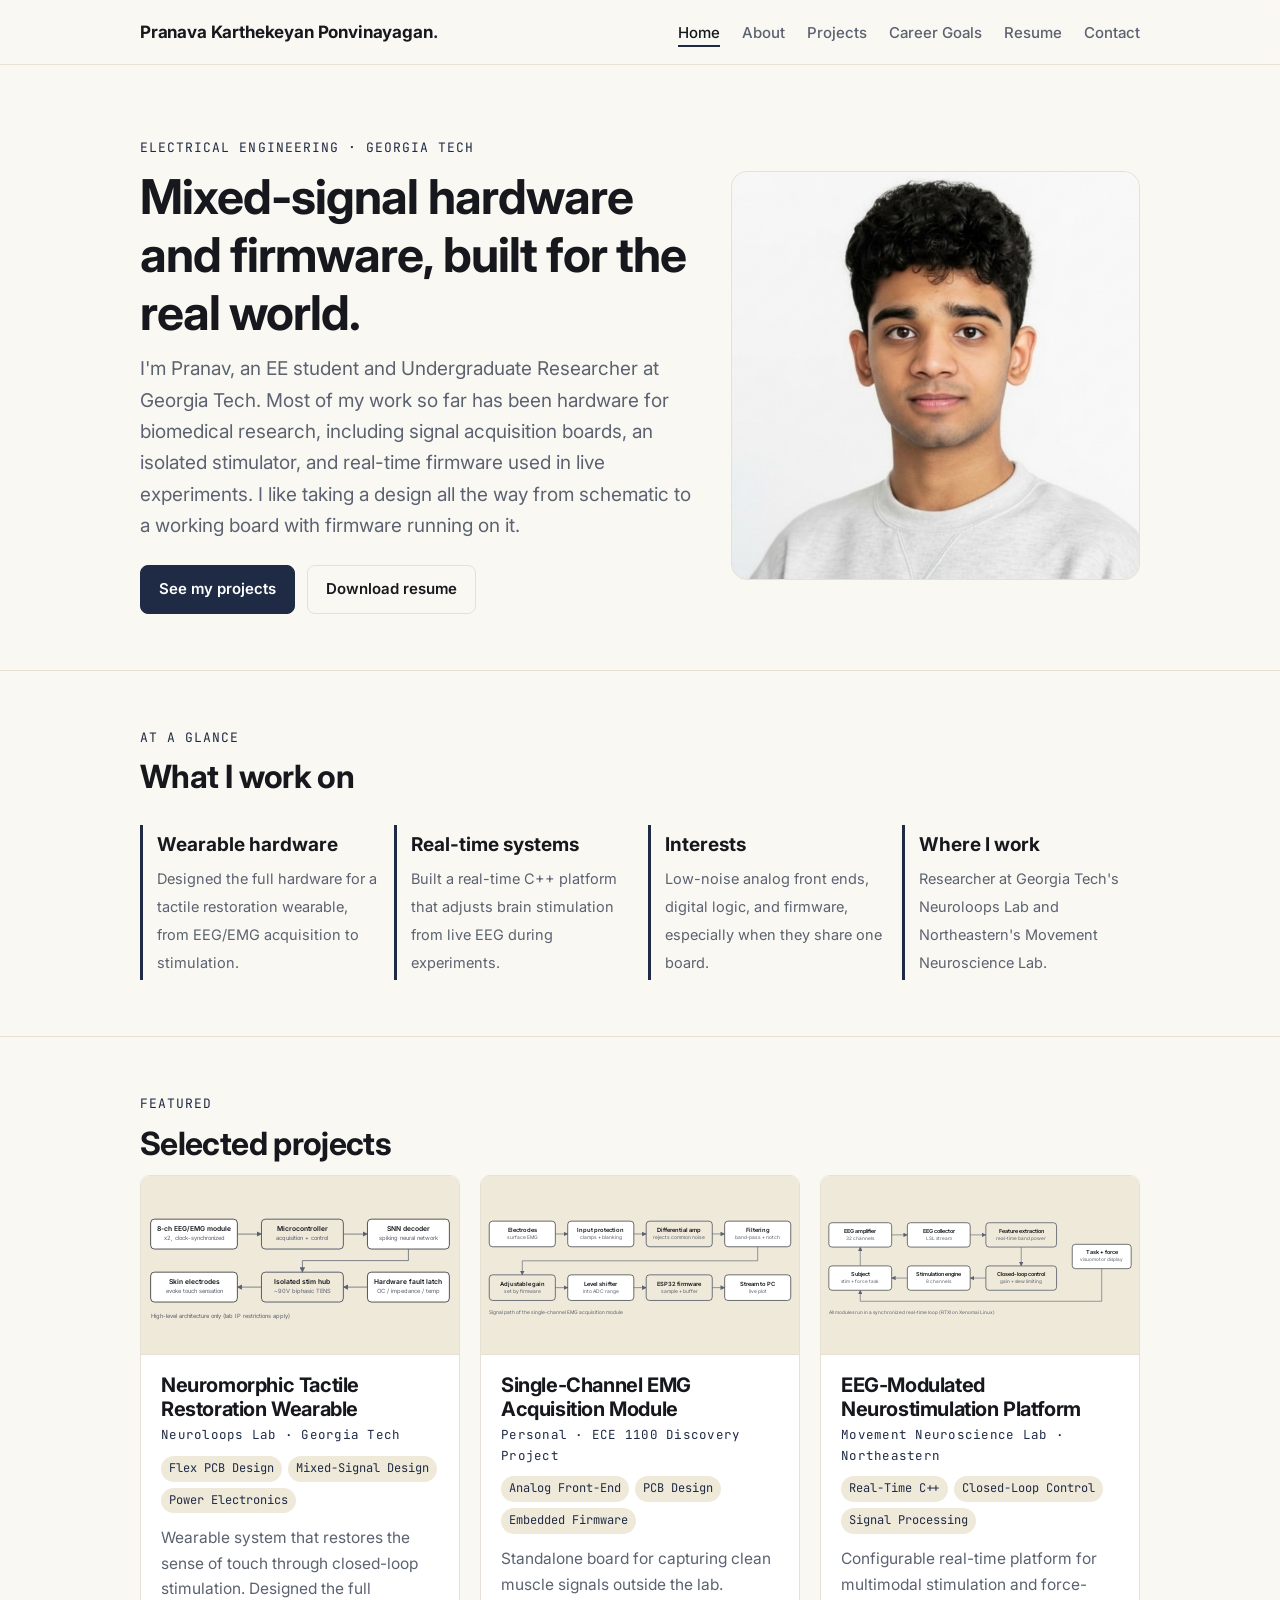
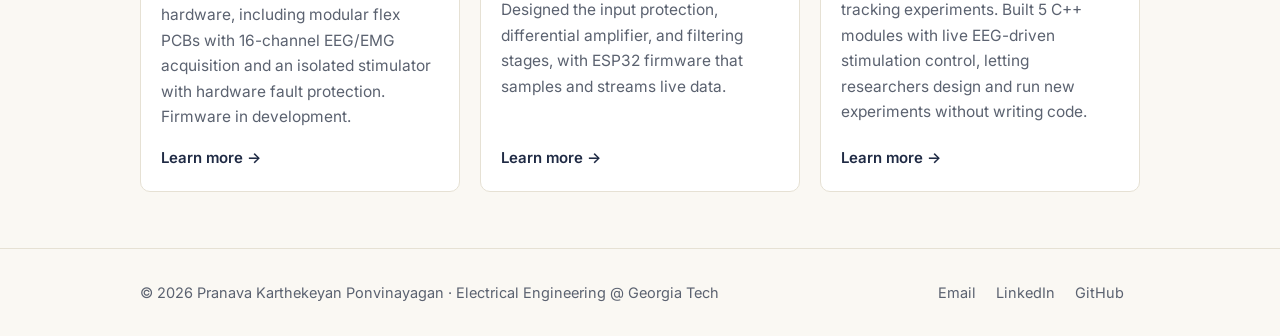
==== commit a425edf6: "overhaul update" ====
--- a/index.html
+++ b/index.html
@@ -34,7 +34,7 @@
   <div class="wrap grid">
     <div>
       <span class="eyebrow">Electrical Engineering &middot; Georgia Tech</span>
-      <h1>Mixed-signal hardware and firmware, built for the human body.</h1>
+      <h1>Mixed-signal hardware and firmware, built for the real world.</h1>
       <p class="lead">I'm Pranav, an EE student and Undergraduate Researcher at Georgia Tech. Most of my work so far has been hardware for biomedical research, including signal acquisition boards, an isolated stimulator, and real-time firmware used in live experiments. I like taking a design all the way from schematic to a working board with firmware running on it.</p>
       <div class="btns">
         <a class="btn" href="projects.html">See my projects</a>
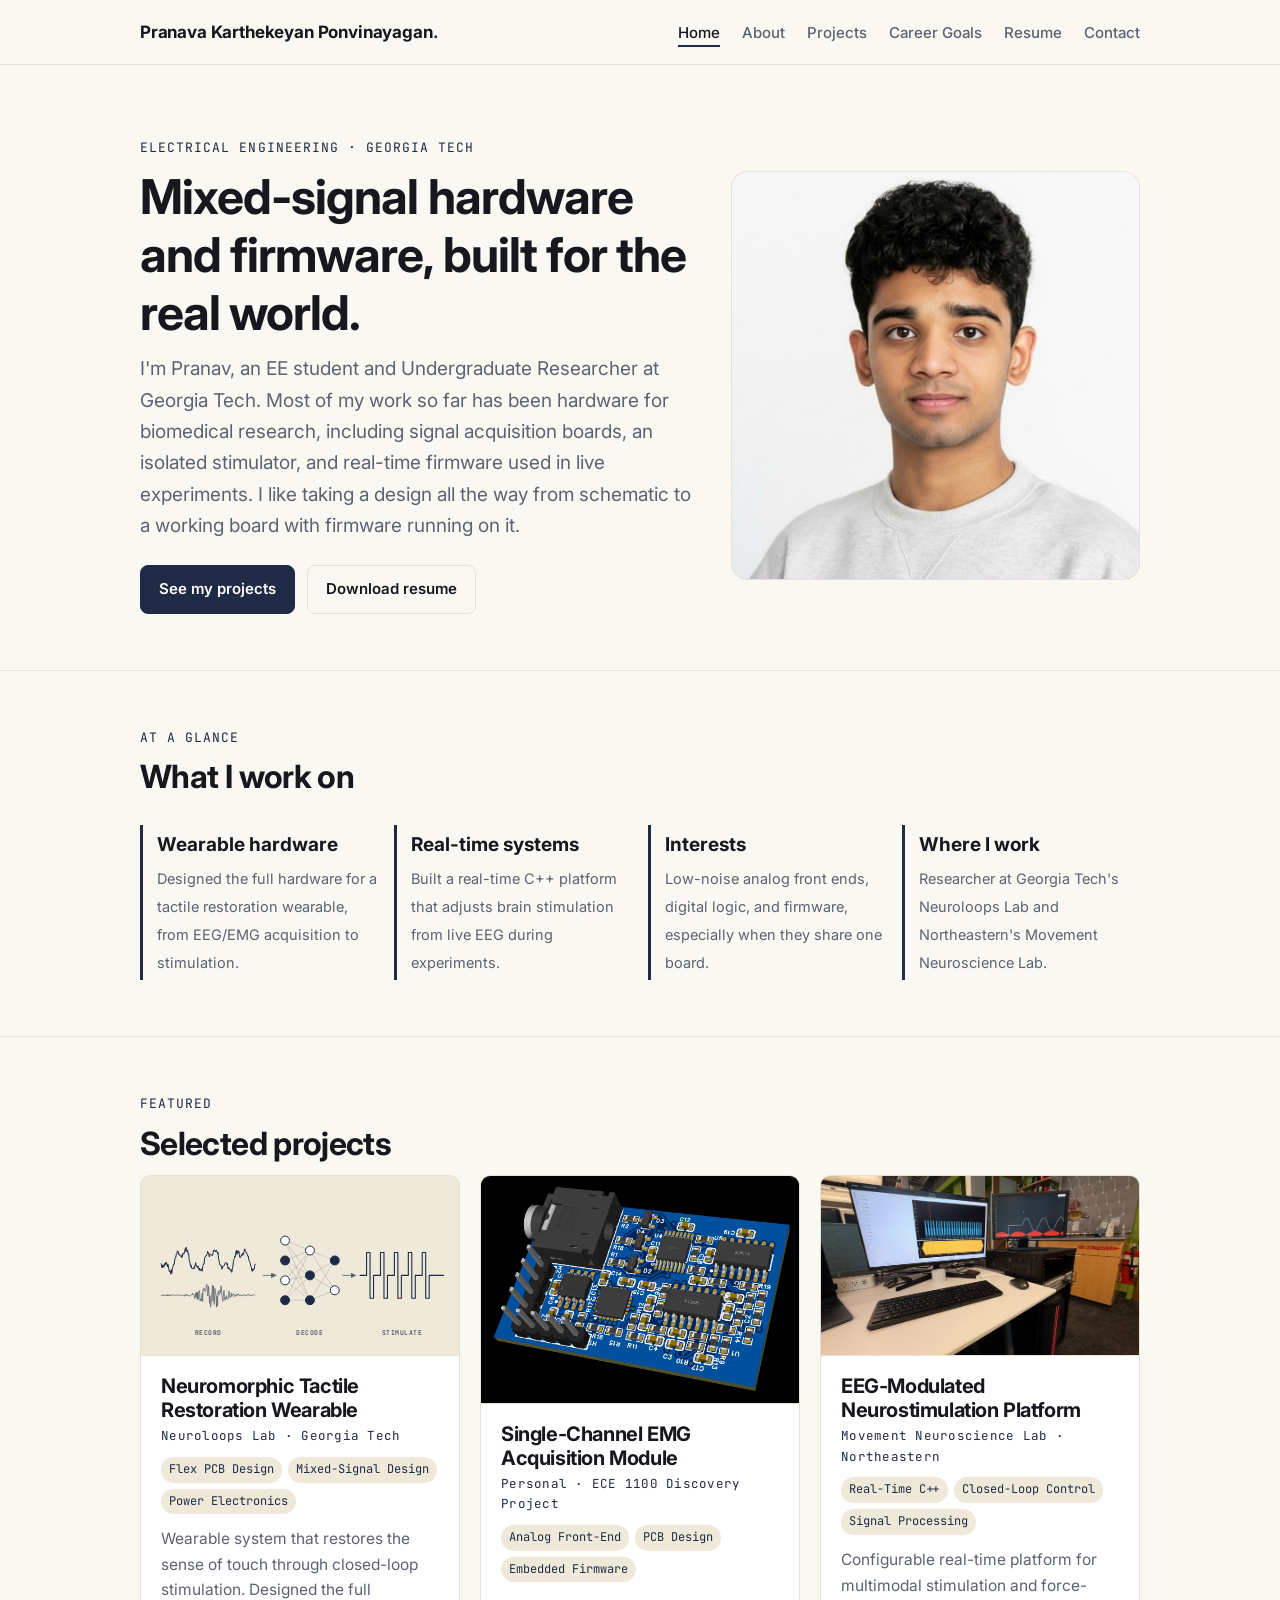
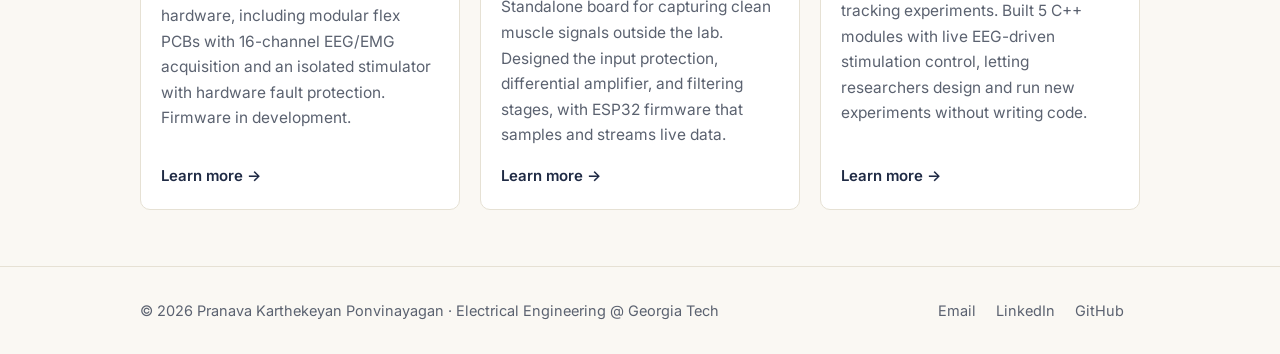
==== commit 48479b93: "updated card images" ====
--- a/index.html
+++ b/index.html
@@ -63,9 +63,9 @@
     <span class="eyebrow">Featured</span>
     <h2>Selected projects</h2>
     <div class="cards">
-      <article class="card"><div class="thumb"><svg class="diagram" viewBox="0 0 660 250" role="img" aria-label="Neuromorphic Tactile Restoration Wearable system block diagram" xmlns="http://www.w3.org/2000/svg" style="color:var(--muted)"><defs><marker id="ah" viewBox="0 0 10 10" refX="9" refY="5" markerWidth="7" markerHeight="7" orient="auto-start-reverse"><path d="M0,0 L10,5 L0,10 z" fill="currentColor" style="color:var(--muted)"/></marker></defs><rect class="box" x="20" y="30" width="180" height="62" rx="8"/><text x="110.0" y="55.0" text-anchor="middle" font-size="14" font-weight="600">8-ch EEG/EMG module</text><text class="small" x="110.0" y="73.0" text-anchor="middle">x2, clock-synchronized</text><rect class="hl" x="250" y="30" width="170" height="62" rx="8"/><text x="335.0" y="55.0" text-anchor="middle" font-size="14" font-weight="600">Microcontroller</text><text class="small" x="335.0" y="73.0" text-anchor="middle">acquisition + control</text><rect class="box" x="470" y="30" width="170" height="62" rx="8"/><text x="555.0" y="55.0" text-anchor="middle" font-size="14" font-weight="600">SNN decoder</text><text class="small" x="555.0" y="73.0" text-anchor="middle">spiking neural network</text><rect class="hl" x="250" y="140" width="170" height="62" rx="8"/><text x="335.0" y="165.0" text-anchor="middle" font-size="14" font-weight="600">Isolated stim hub</text><text class="small" x="335.0" y="183.0" text-anchor="middle">~90V biphasic TENS</text><rect class="box" x="470" y="140" width="170" height="62" rx="8"/><text x="555.0" y="165.0" text-anchor="middle" font-size="14" font-weight="600">Hardware fault latch</text><text class="small" x="555.0" y="183.0" text-anchor="middle">OC / impedance / temp</text><rect class="box" x="20" y="140" width="180" height="62" rx="8"/><text x="110.0" y="165.0" text-anchor="middle" font-size="14" font-weight="600">Skin electrodes</text><text class="small" x="110.0" y="183.0" text-anchor="middle">evoke touch sensation</text><line class="line" x1="200" y1="61" x2="250" y2="61" marker-end="url(#ah)"/><line class="line" x1="420" y1="61" x2="470" y2="61" marker-end="url(#ah)"/><path class="line" d="M555 92 L555 116 L335 116 L335 140" marker-end="url(#ah)"/><line class="line" x1="250" y1="171" x2="200" y2="171" marker-end="url(#ah)"/><line class="line" x1="470" y1="171" x2="420" y2="171" marker-end="url(#ah)"/><text class="small" x="20" y="235">High-level architecture only (lab IP restrictions apply)</text></svg></div><div class="body"><h3>Neuromorphic Tactile Restoration Wearable</h3><p class="org">Neuroloops Lab &middot; Georgia Tech</p><ul class="tags"><li>Flex PCB Design</li><li>Mixed-Signal Design</li><li>Power Electronics</li></ul><p>Wearable system that restores the sense of touch through closed-loop stimulation. Designed the full hardware, including modular flex PCBs with 16-channel EEG/EMG acquisition and an isolated stimulator with hardware fault protection. Firmware in development.</p><a class="more" href="projects/tactile-wearable.html">Learn more &rarr;</a></div></article>
-      <article class="card"><div class="thumb"><svg class="diagram" viewBox="0 0 770 262" role="img" aria-label="EMG module signal path" xmlns="http://www.w3.org/2000/svg" style="color:var(--muted)"><defs><marker id="ah" viewBox="0 0 10 10" refX="9" refY="5" markerWidth="7" markerHeight="7" orient="auto-start-reverse"><path d="M0,0 L10,5 L0,10 z" fill="currentColor" style="color:var(--muted)"/></marker></defs><rect class="box" x="20" y="25" width="160" height="62" rx="8"/><text x="100.0" y="51.0" text-anchor="middle" font-size="14" font-weight="600">Electrodes</text><text class="small" x="100.0" y="69.0" text-anchor="middle">surface EMG</text><line class="line" x1="180" y1="56.0" x2="210" y2="56.0" marker-end="url(#ah)"/><rect class="box" x="210" y="25" width="160" height="62" rx="8"/><text x="290.0" y="51.0" text-anchor="middle" font-size="14" font-weight="600">Input protection</text><text class="small" x="290.0" y="69.0" text-anchor="middle">clamps + blanking</text><line class="line" x1="370" y1="56.0" x2="400" y2="56.0" marker-end="url(#ah)"/><rect class="hl" x="400" y="25" width="160" height="62" rx="8"/><text x="480.0" y="51.0" text-anchor="middle" font-size="14" font-weight="600">Differential amp</text><text class="small" x="480.0" y="69.0" text-anchor="middle">rejects common noise</text><line class="line" x1="560" y1="56.0" x2="590" y2="56.0" marker-end="url(#ah)"/><rect class="box" x="590" y="25" width="160" height="62" rx="8"/><text x="670.0" y="51.0" text-anchor="middle" font-size="14" font-weight="600">Filtering</text><text class="small" x="670.0" y="69.0" text-anchor="middle">band-pass + notch</text><rect class="hl" x="20" y="155" width="160" height="62" rx="8"/><text x="100.0" y="181.0" text-anchor="middle" font-size="14" font-weight="600">Adjustable gain</text><text class="small" x="100.0" y="199.0" text-anchor="middle">set by firmware</text><line class="line" x1="180" y1="186.0" x2="210" y2="186.0" marker-end="url(#ah)"/><rect class="box" x="210" y="155" width="160" height="62" rx="8"/><text x="290.0" y="181.0" text-anchor="middle" font-size="14" font-weight="600">Level shifter</text><text class="small" x="290.0" y="199.0" text-anchor="middle">into ADC range</text><line class="line" x1="370" y1="186.0" x2="400" y2="186.0" marker-end="url(#ah)"/><rect class="hl" x="400" y="155" width="160" height="62" rx="8"/><text x="480.0" y="181.0" text-anchor="middle" font-size="14" font-weight="600">ESP32 firmware</text><text class="small" x="480.0" y="199.0" text-anchor="middle">sample + buffer</text><line class="line" x1="560" y1="186.0" x2="590" y2="186.0" marker-end="url(#ah)"/><rect class="box" x="590" y="155" width="160" height="62" rx="8"/><text x="670.0" y="181.0" text-anchor="middle" font-size="14" font-weight="600">Stream to PC</text><text class="small" x="670.0" y="199.0" text-anchor="middle">live plot</text><path class="line" d="M670 87 L670 121 L100 121 L100 155" marker-end="url(#ah)"/><text class="small" x="20" y="250">Signal path of the single-channel EMG acquisition module</text></svg></div><div class="body"><h3>Single-Channel EMG Acquisition Module</h3><p class="org">Personal &middot; ECE 1100 Discovery Project</p><ul class="tags"><li>Analog Front-End</li><li>PCB Design</li><li>Embedded Firmware</li></ul><p>Standalone board for capturing clean muscle signals outside the lab. Designed the input protection, differential amplifier, and filtering stages, with ESP32 firmware that samples and streams live data.</p><a class="more" href="projects/emg-module.html">Learn more &rarr;</a></div></article>
-      <article class="card"><div class="thumb"><svg class="diagram" viewBox="0 0 810 275" role="img" aria-label="Closed-loop neurostimulation platform diagram" xmlns="http://www.w3.org/2000/svg" style="color:var(--muted)"><defs><marker id="ah" viewBox="0 0 10 10" refX="9" refY="5" markerWidth="7" markerHeight="7" orient="auto-start-reverse"><path d="M0,0 L10,5 L0,10 z" fill="currentColor" style="color:var(--muted)"/></marker></defs><rect class="box" x="20" y="30" width="160" height="62" rx="8"/><text x="100.0" y="55.0" text-anchor="middle" font-size="14" font-weight="600">EEG amplifier</text><text class="small" x="100.0" y="73.0" text-anchor="middle">32 channels</text><rect class="box" x="220" y="30" width="160" height="62" rx="8"/><text x="300.0" y="55.0" text-anchor="middle" font-size="14" font-weight="600">EEG collector</text><text class="small" x="300.0" y="73.0" text-anchor="middle">LSL stream</text><rect class="hl" x="420" y="30" width="180" height="62" rx="8"/><text x="510.0" y="55.0" text-anchor="middle" font-size="14" font-weight="600">Feature extraction</text><text class="small" x="510.0" y="73.0" text-anchor="middle">real-time band power</text><rect class="hl" x="420" y="140" width="180" height="62" rx="8"/><text x="510.0" y="165.0" text-anchor="middle" font-size="14" font-weight="600">Closed-loop control</text><text class="small" x="510.0" y="183.0" text-anchor="middle">gain + slew limiting</text><rect class="box" x="220" y="140" width="160" height="62" rx="8"/><text x="300.0" y="165.0" text-anchor="middle" font-size="14" font-weight="600">Stimulation engine</text><text class="small" x="300.0" y="183.0" text-anchor="middle">8 channels</text><rect class="box" x="20" y="140" width="160" height="62" rx="8"/><text x="100.0" y="165.0" text-anchor="middle" font-size="14" font-weight="600">Subject</text><text class="small" x="100.0" y="183.0" text-anchor="middle">stim + force task</text><rect class="box" x="640" y="85" width="150" height="62" rx="8"/><text x="715.0" y="110.0" text-anchor="middle" font-size="14" font-weight="600">Task + force</text><text class="small" x="715.0" y="128.0" text-anchor="middle">visuomotor display</text><line class="line" x1="180" y1="61" x2="220" y2="61" marker-end="url(#ah)"/><line class="line" x1="380" y1="61" x2="420" y2="61" marker-end="url(#ah)"/><line class="line" x1="510" y1="92" x2="510" y2="140" marker-end="url(#ah)"/><line class="line" x1="420" y1="171" x2="380" y2="171" marker-end="url(#ah)"/><line class="line" x1="220" y1="171" x2="180" y2="171" marker-end="url(#ah)"/><path class="line" d="M100 140 L100 92" marker-end="url(#ah)"/><path class="line" d="M715 147 L715 230 L100 230 L100 202" marker-end="url(#ah)"/><text class="small" x="20" y="262">All modules run in a synchronized real-time loop (RTXI on Xenomai Linux)</text></svg></div><div class="body"><h3>EEG-Modulated Neurostimulation Platform</h3><p class="org">Movement Neuroscience Lab &middot; Northeastern</p><ul class="tags"><li>Real-Time C++</li><li>Closed-Loop Control</li><li>Signal Processing</li></ul><p>Configurable real-time platform for multimodal stimulation and force-tracking experiments. Built 5 C++ modules with live EEG-driven stimulation control, letting researchers design and run new experiments without writing code.</p><a class="more" href="projects/closed-loop-platform.html">Learn more &rarr;</a></div></article>
+      <article class="card"><div class="thumb"><svg class="cover" viewBox="0 0 640 360" role="img" aria-label="Illustration: EEG and EMG signals decoded by a spiking neural network to drive biphasic stimulation" xmlns="http://www.w3.org/2000/svg" preserveAspectRatio="xMidYMid slice"><defs><marker id="nlc" viewBox="0 0 10 10" refX="9" refY="5" markerWidth="7" markerHeight="7" orient="auto"><path d="M0,0 L10,5 L0,10 z" style="fill:var(--muted)"/></marker></defs><path d="M40,175.8 L41,177.1 L42,184.3 L43,179.7 L44,184.7 L45,182.6 L46,178.5 L47,181.7 L48,175.6 L49,178.3 L50,173.8 L51,173.7 L52,177.5 L53,182.5 L54,177.2 L55,180.4 L56,186.9 L57,192.5 L58,191.0 L59,191.0 L60,197.7 L61,188.5 L62,195.7 L63,188.0 L64,183.6 L65,179.6 L66,177.2 L67,177.7 L68,166.7 L69,166.4 L70,163.2 L71,157.5 L72,157.1 L73,151.1 L74,150.7 L75,152.6 L76,158.4 L77,157.2 L78,157.5 L79,161.6 L80,161.1 L81,159.9 L82,164.6 L83,162.6 L84,156.4 L85,157.6 L86,154.8 L87,155.8 L88,152.2 L89,146.2 L90,152.2 L91,143.5 L92,147.5 L93,152.9 L94,149.9 L95,157.0 L96,156.8 L97,167.7 L98,173.3 L99,175.7 L100,182.5 L101,179.9 L102,185.9 L103,186.1 L104,186.2 L105,184.5 L106,187.3 L107,186.9 L108,180.7 L109,181.3 L110,174.3 L111,180.3 L112,180.0 L113,184.4 L114,184.2 L115,180.9 L116,184.3 L117,189.4 L118,185.1 L119,191.1 L120,189.0 L121,188.4 L122,186.8 L123,191.8 L124,182.4 L125,179.8 L126,176.9 L127,177.1 L128,164.6 L129,163.9 L130,161.1 L131,161.5 L132,158.7 L133,158.0 L134,151.8 L135,153.7 L136,154.2 L137,161.0 L138,163.2 L139,156.6 L140,157.9 L141,158.9 L142,158.7 L143,160.3 L144,159.9 L145,154.6 L146,149.8 L147,151.6 L148,149.1 L149,149.5 L150,152.6 L151,150.0 L152,149.4 L153,152.5 L154,156.1 L155,153.7 L156,166.5 L157,170.0 L158,175.6 L159,179.2 L160,178.9 L161,181.9 L162,181.1 L163,187.6 L164,182.1 L165,181.6 L166,181.9 L167,179.9 L168,180.1 L169,175.7 L170,174.1 L171,175.1 L172,174.8 L173,178.2 L174,176.3 L175,186.7 L176,186.3 L177,183.8 L178,186.9 L179,189.3 L180,190.2 L181,187.7 L182,193.8 L183,193.1 L184,184.8 L185,181.1 L186,172.7 L187,168.2 L188,166.0 L189,160.9 L190,162.8 L191,153.1 L192,149.6 L193,157.8 L194,153.3 L195,150.1 L196,155.2 L197,151.6 L198,158.3 L199,164.3 L200,164.3 L201,163.2 L202,158.8 L203,159.1 L204,155.7 L205,159.9 L206,155.4 L207,155.6 L208,149.2 L209,146.7 L210,151.9 L211,153.8 L212,153.7 L213,155.4 L214,158.6 L215,161.7 L216,161.0 L217,168.6 L218,171.6 L219,172.7 L220,176.4 L221,181.9 L222,183.8 L223,189.2 L224,192.0 L225,186.3 L226,190.0 L227,188.9 L228,186.8 L229,179.4 L230,176.8" style="fill:none;stroke:var(--accent);stroke-width:2;stroke-linejoin:round"/><path d="M40,239.1 L41,240.4 L42,241.0 L43,240.5 L44,238.8 L45,241.2 L46,240.8 L47,239.0 L48,239.5 L49,241.4 L50,239.7 L51,240.7 L52,238.9 L53,241.2 L54,238.9 L55,241.4 L56,239.6 L57,238.9 L58,241.4 L59,240.1 L60,239.8 L61,241.0 L62,239.2 L63,239.2 L64,239.3 L65,238.9 L66,239.6 L67,240.2 L68,239.8 L69,240.1 L70,240.1 L71,239.7 L72,238.5 L73,239.1 L74,240.7 L75,239.5 L76,240.2 L77,238.9 L78,239.3 L79,240.7 L80,240.2 L81,241.4 L82,240.3 L83,240.0 L84,240.0 L85,240.0 L86,241.2 L87,241.9 L88,239.8 L89,241.8 L90,238.1 L91,238.6 L92,238.0 L93,241.4 L94,240.3 L95,241.3 L96,239.7 L97,241.3 L98,242.0 L99,241.4 L100,241.0 L101,239.6 L102,237.9 L103,239.2 L104,235.9 L105,238.0 L106,238.6 L107,238.8 L108,246.8 L109,245.1 L110,235.3 L111,243.6 L112,233.6 L113,248.3 L114,234.4 L115,248.7 L116,243.1 L117,230.4 L118,236.9 L119,251.7 L120,246.9 L121,248.9 L122,250.8 L123,235.1 L124,253.4 L125,227.3 L126,229.4 L127,226.0 L128,227.9 L129,233.0 L130,231.3 L131,225.8 L132,218.1 L133,218.9 L134,241.4 L135,240.1 L136,222.0 L137,236.7 L138,256.3 L139,240.9 L140,264.1 L141,257.7 L142,246.7 L143,230.8 L144,219.5 L145,251.8 L146,221.3 L147,258.7 L148,248.1 L149,226.3 L150,236.9 L151,236.6 L152,264.0 L153,241.5 L154,261.4 L155,231.9 L156,234.6 L157,239.2 L158,238.7 L159,229.0 L160,234.6 L161,220.9 L162,230.3 L163,241.8 L164,246.1 L165,252.2 L166,236.0 L167,230.1 L168,242.7 L169,250.3 L170,244.0 L171,246.5 L172,240.6 L173,248.1 L174,246.9 L175,248.0 L176,242.6 L177,231.1 L178,236.7 L179,245.0 L180,242.1 L181,242.2 L182,235.3 L183,242.6 L184,240.8 L185,236.9 L186,236.7 L187,239.0 L188,238.7 L189,242.9 L190,239.3 L191,241.7 L192,241.0 L193,237.2 L194,239.8 L195,239.6 L196,237.2 L197,239.9 L198,241.0 L199,239.6 L200,239.8 L201,240.6 L202,241.0 L203,239.1 L204,240.9 L205,240.3 L206,238.9 L207,239.5 L208,239.0 L209,241.4 L210,240.8 L211,241.2 L212,239.3 L213,240.1 L214,238.4 L215,239.9 L216,238.9 L217,239.4 L218,238.6 L219,241.0 L220,241.2 L221,241.2 L222,239.6 L223,241.5 L224,239.6 L225,239.3 L226,238.8 L227,239.4 L228,239.3 L229,240.0 L230,239.6" style="fill:none;stroke:var(--muted);stroke-width:1.5;stroke-linejoin:round"/><line x1="245" y1="200" x2="272" y2="200" style="stroke:var(--muted);stroke-width:1.6" marker-end="url(#nlc)"/><line x1="290" y1="130" x2="340" y2="150" style="stroke:var(--muted);stroke-width:1;opacity:.45"/><line x1="290" y1="130" x2="340" y2="200" style="stroke:var(--muted);stroke-width:1;opacity:.45"/><line x1="290" y1="130" x2="340" y2="250" style="stroke:var(--muted);stroke-width:1;opacity:.45"/><line x1="290" y1="170" x2="340" y2="150" style="stroke:var(--muted);stroke-width:1;opacity:.45"/><line x1="290" y1="170" x2="340" y2="200" style="stroke:var(--muted);stroke-width:1;opacity:.45"/><line x1="290" y1="170" x2="340" y2="250" style="stroke:var(--muted);stroke-width:1;opacity:.45"/><line x1="290" y1="210" x2="340" y2="150" style="stroke:var(--muted);stroke-width:1;opacity:.45"/><line x1="290" y1="210" x2="340" y2="200" style="stroke:var(--muted);stroke-width:1;opacity:.45"/><line x1="290" y1="210" x2="340" y2="250" style="stroke:var(--muted);stroke-width:1;opacity:.45"/><line x1="290" y1="250" x2="340" y2="150" style="stroke:var(--muted);stroke-width:1;opacity:.45"/><line x1="290" y1="250" x2="340" y2="200" style="stroke:var(--muted);stroke-width:1;opacity:.45"/><line x1="290" y1="250" x2="340" y2="250" style="stroke:var(--muted);stroke-width:1;opacity:.45"/><line x1="340" y1="150" x2="390" y2="170" style="stroke:var(--muted);stroke-width:1;opacity:.45"/><line x1="340" y1="150" x2="390" y2="230" style="stroke:var(--muted);stroke-width:1;opacity:.45"/><line x1="340" y1="200" x2="390" y2="170" style="stroke:var(--muted);stroke-width:1;opacity:.45"/><line x1="340" y1="200" x2="390" y2="230" style="stroke:var(--muted);stroke-width:1;opacity:.45"/><line x1="340" y1="250" x2="390" y2="170" style="stroke:var(--muted);stroke-width:1;opacity:.45"/><line x1="340" y1="250" x2="390" y2="230" style="stroke:var(--muted);stroke-width:1;opacity:.45"/><circle cx="290" cy="130" r="9" style="fill:var(--surface);stroke:var(--accent);stroke-width:2"/><circle cx="290" cy="170" r="9" style="fill:var(--accent);stroke:var(--accent);stroke-width:2"/><circle cx="290" cy="210" r="9" style="fill:var(--surface);stroke:var(--accent);stroke-width:2"/><circle cx="290" cy="250" r="9" style="fill:var(--accent);stroke:var(--accent);stroke-width:2"/><circle cx="340" cy="150" r="9" style="fill:var(--surface);stroke:var(--accent);stroke-width:2"/><circle cx="340" cy="200" r="9" style="fill:var(--accent);stroke:var(--accent);stroke-width:2"/><circle cx="340" cy="250" r="9" style="fill:var(--accent);stroke:var(--accent);stroke-width:2"/><circle cx="390" cy="170" r="9" style="fill:var(--accent);stroke:var(--accent);stroke-width:2"/><circle cx="390" cy="230" r="9" style="fill:var(--surface);stroke:var(--accent);stroke-width:2"/><line x1="405" y1="200" x2="432" y2="200" style="stroke:var(--muted);stroke-width:1.6" marker-end="url(#nlc)"/><path d="M440,200 L454,200 L454,154 L461,154 L461,246 L468,246 L468,200 L482,200 L482,154 L489,154 L489,246 L496,246 L496,200 L510,200 L510,154 L517,154 L517,246 L524,246 L524,200 L538,200 L538,154 L545,154 L545,246 L552,246 L552,200 L566,200 L566,154 L573,154 L573,246 L580,246 L580,200 L610,200" style="fill:none;stroke:var(--accent);stroke-width:2.2;stroke-linejoin:round"/><text x="135" y="320" text-anchor="middle" style="font-family:var(--mono);font-size:13px;letter-spacing:.08em;fill:var(--accent)">RECORD</text><text x="340" y="320" text-anchor="middle" style="font-family:var(--mono);font-size:13px;letter-spacing:.08em;fill:var(--accent)">DECODE</text><text x="525" y="320" text-anchor="middle" style="font-family:var(--mono);font-size:13px;letter-spacing:.08em;fill:var(--accent)">STIMULATE</text></svg></div><div class="body"><h3>Neuromorphic Tactile Restoration Wearable</h3><p class="org">Neuroloops Lab &middot; Georgia Tech</p><ul class="tags"><li>Flex PCB Design</li><li>Mixed-Signal Design</li><li>Power Electronics</li></ul><p>Wearable system that restores the sense of touch through closed-loop stimulation. Designed the full hardware, including modular flex PCBs with 16-channel EEG/EMG acquisition and an isolated stimulator with hardware fault protection. Firmware in development.</p><a class="more" href="projects/tactile-wearable.html">Learn more &rarr;</a></div></article>
+      <article class="card"><div class="thumb"><img src="assets/emg-board.png" alt="3D render of the EMG acquisition module" loading="lazy" onerror="this.style.display='none';this.nextElementSibling.style.display='block'"><svg class="diagram" style="display:none;color:var(--muted)" viewBox="0 0 770 262" role="img" aria-label="EMG module signal path" xmlns="http://www.w3.org/2000/svg"><defs><marker id="ah" viewBox="0 0 10 10" refX="9" refY="5" markerWidth="7" markerHeight="7" orient="auto-start-reverse"><path d="M0,0 L10,5 L0,10 z" fill="currentColor" style="color:var(--muted)"/></marker></defs><rect class="box" x="20" y="25" width="160" height="62" rx="8"/><text x="100.0" y="51.0" text-anchor="middle" font-size="14" font-weight="600">Electrodes</text><text class="small" x="100.0" y="69.0" text-anchor="middle">surface EMG</text><line class="line" x1="180" y1="56.0" x2="210" y2="56.0" marker-end="url(#ah)"/><rect class="box" x="210" y="25" width="160" height="62" rx="8"/><text x="290.0" y="51.0" text-anchor="middle" font-size="14" font-weight="600">Input protection</text><text class="small" x="290.0" y="69.0" text-anchor="middle">clamps + blanking</text><line class="line" x1="370" y1="56.0" x2="400" y2="56.0" marker-end="url(#ah)"/><rect class="hl" x="400" y="25" width="160" height="62" rx="8"/><text x="480.0" y="51.0" text-anchor="middle" font-size="14" font-weight="600">Differential amp</text><text class="small" x="480.0" y="69.0" text-anchor="middle">rejects common noise</text><line class="line" x1="560" y1="56.0" x2="590" y2="56.0" marker-end="url(#ah)"/><rect class="box" x="590" y="25" width="160" height="62" rx="8"/><text x="670.0" y="51.0" text-anchor="middle" font-size="14" font-weight="600">Filtering</text><text class="small" x="670.0" y="69.0" text-anchor="middle">band-pass + notch</text><rect class="hl" x="20" y="155" width="160" height="62" rx="8"/><text x="100.0" y="181.0" text-anchor="middle" font-size="14" font-weight="600">Adjustable gain</text><text class="small" x="100.0" y="199.0" text-anchor="middle">set by firmware</text><line class="line" x1="180" y1="186.0" x2="210" y2="186.0" marker-end="url(#ah)"/><rect class="box" x="210" y="155" width="160" height="62" rx="8"/><text x="290.0" y="181.0" text-anchor="middle" font-size="14" font-weight="600">Level shifter</text><text class="small" x="290.0" y="199.0" text-anchor="middle">into ADC range</text><line class="line" x1="370" y1="186.0" x2="400" y2="186.0" marker-end="url(#ah)"/><rect class="hl" x="400" y="155" width="160" height="62" rx="8"/><text x="480.0" y="181.0" text-anchor="middle" font-size="14" font-weight="600">ESP32 firmware</text><text class="small" x="480.0" y="199.0" text-anchor="middle">sample + buffer</text><line class="line" x1="560" y1="186.0" x2="590" y2="186.0" marker-end="url(#ah)"/><rect class="box" x="590" y="155" width="160" height="62" rx="8"/><text x="670.0" y="181.0" text-anchor="middle" font-size="14" font-weight="600">Stream to PC</text><text class="small" x="670.0" y="199.0" text-anchor="middle">live plot</text><path class="line" d="M670 87 L670 121 L100 121 L100 155" marker-end="url(#ah)"/><text class="small" x="20" y="250">Signal path of the single-channel EMG acquisition module</text></svg></div><div class="body"><h3>Single-Channel EMG Acquisition Module</h3><p class="org">Personal &middot; ECE 1100 Discovery Project</p><ul class="tags"><li>Analog Front-End</li><li>PCB Design</li><li>Embedded Firmware</li></ul><p>Standalone board for capturing clean muscle signals outside the lab. Designed the input protection, differential amplifier, and filtering stages, with ESP32 firmware that samples and streams live data.</p><a class="more" href="projects/emg-module.html">Learn more &rarr;</a></div></article>
+      <article class="card"><div class="thumb"><img src="assets/closed-loop-setup.jpeg" alt="The closed-loop platform running in the lab" loading="lazy" onerror="this.style.display='none';this.nextElementSibling.style.display='block'"><svg class="diagram" style="display:none;color:var(--muted)" viewBox="0 0 810 275" role="img" aria-label="Closed-loop neurostimulation platform diagram" xmlns="http://www.w3.org/2000/svg"><defs><marker id="ah" viewBox="0 0 10 10" refX="9" refY="5" markerWidth="7" markerHeight="7" orient="auto-start-reverse"><path d="M0,0 L10,5 L0,10 z" fill="currentColor" style="color:var(--muted)"/></marker></defs><rect class="box" x="20" y="30" width="160" height="62" rx="8"/><text x="100.0" y="55.0" text-anchor="middle" font-size="14" font-weight="600">EEG amplifier</text><text class="small" x="100.0" y="73.0" text-anchor="middle">32 channels</text><rect class="box" x="220" y="30" width="160" height="62" rx="8"/><text x="300.0" y="55.0" text-anchor="middle" font-size="14" font-weight="600">EEG collector</text><text class="small" x="300.0" y="73.0" text-anchor="middle">LSL stream</text><rect class="hl" x="420" y="30" width="180" height="62" rx="8"/><text x="510.0" y="55.0" text-anchor="middle" font-size="14" font-weight="600">Feature extraction</text><text class="small" x="510.0" y="73.0" text-anchor="middle">real-time band power</text><rect class="hl" x="420" y="140" width="180" height="62" rx="8"/><text x="510.0" y="165.0" text-anchor="middle" font-size="14" font-weight="600">Closed-loop control</text><text class="small" x="510.0" y="183.0" text-anchor="middle">gain + slew limiting</text><rect class="box" x="220" y="140" width="160" height="62" rx="8"/><text x="300.0" y="165.0" text-anchor="middle" font-size="14" font-weight="600">Stimulation engine</text><text class="small" x="300.0" y="183.0" text-anchor="middle">8 channels</text><rect class="box" x="20" y="140" width="160" height="62" rx="8"/><text x="100.0" y="165.0" text-anchor="middle" font-size="14" font-weight="600">Subject</text><text class="small" x="100.0" y="183.0" text-anchor="middle">stim + force task</text><rect class="box" x="640" y="85" width="150" height="62" rx="8"/><text x="715.0" y="110.0" text-anchor="middle" font-size="14" font-weight="600">Task + force</text><text class="small" x="715.0" y="128.0" text-anchor="middle">visuomotor display</text><line class="line" x1="180" y1="61" x2="220" y2="61" marker-end="url(#ah)"/><line class="line" x1="380" y1="61" x2="420" y2="61" marker-end="url(#ah)"/><line class="line" x1="510" y1="92" x2="510" y2="140" marker-end="url(#ah)"/><line class="line" x1="420" y1="171" x2="380" y2="171" marker-end="url(#ah)"/><line class="line" x1="220" y1="171" x2="180" y2="171" marker-end="url(#ah)"/><path class="line" d="M100 140 L100 92" marker-end="url(#ah)"/><path class="line" d="M715 147 L715 230 L100 230 L100 202" marker-end="url(#ah)"/><text class="small" x="20" y="262">All modules run in a synchronized real-time loop (RTXI on Xenomai Linux)</text></svg></div><div class="body"><h3>EEG-Modulated Neurostimulation Platform</h3><p class="org">Movement Neuroscience Lab &middot; Northeastern</p><ul class="tags"><li>Real-Time C++</li><li>Closed-Loop Control</li><li>Signal Processing</li></ul><p>Configurable real-time platform for multimodal stimulation and force-tracking experiments. Built 5 C++ modules with live EEG-driven stimulation control, letting researchers design and run new experiments without writing code.</p><a class="more" href="projects/closed-loop-platform.html">Learn more &rarr;</a></div></article>
     </div>
   </div>
 </section>
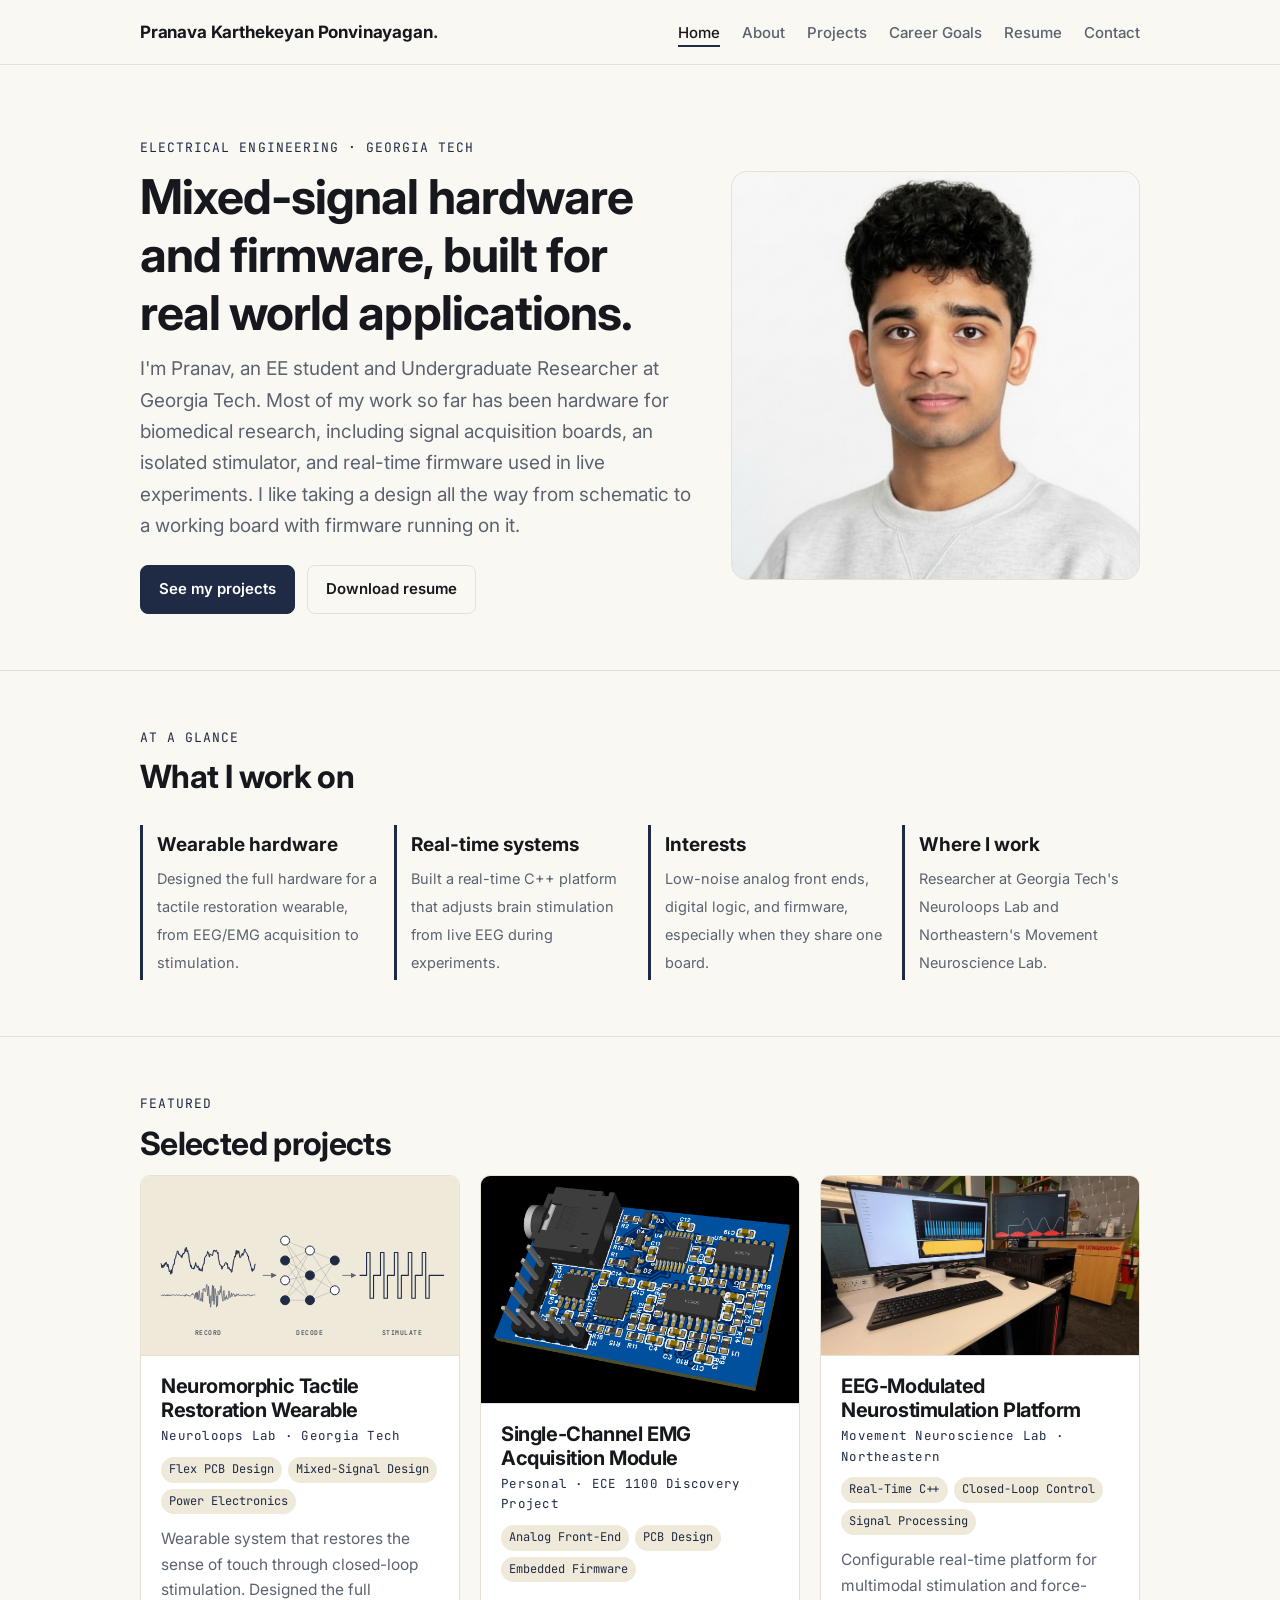
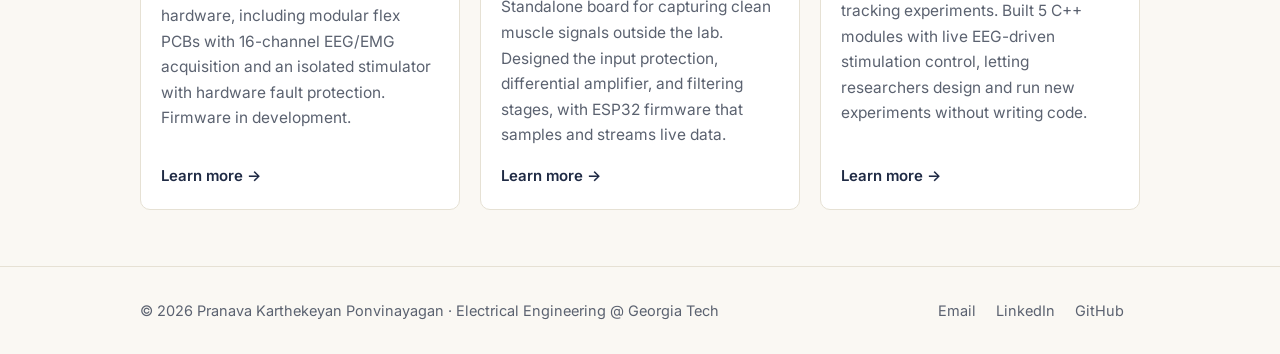
==== commit 501a5e70: "Update index.html" ====
--- a/index.html
+++ b/index.html
@@ -34,7 +34,7 @@
   <div class="wrap grid">
     <div>
       <span class="eyebrow">Electrical Engineering &middot; Georgia Tech</span>
-      <h1>Mixed-signal hardware and firmware, built for the real world.</h1>
+      <h1>Mixed-signal hardware and firmware, built for real world applications.</h1>
       <p class="lead">I'm Pranav, an EE student and Undergraduate Researcher at Georgia Tech. Most of my work so far has been hardware for biomedical research, including signal acquisition boards, an isolated stimulator, and real-time firmware used in live experiments. I like taking a design all the way from schematic to a working board with firmware running on it.</p>
       <div class="btns">
         <a class="btn" href="projects.html">See my projects</a>
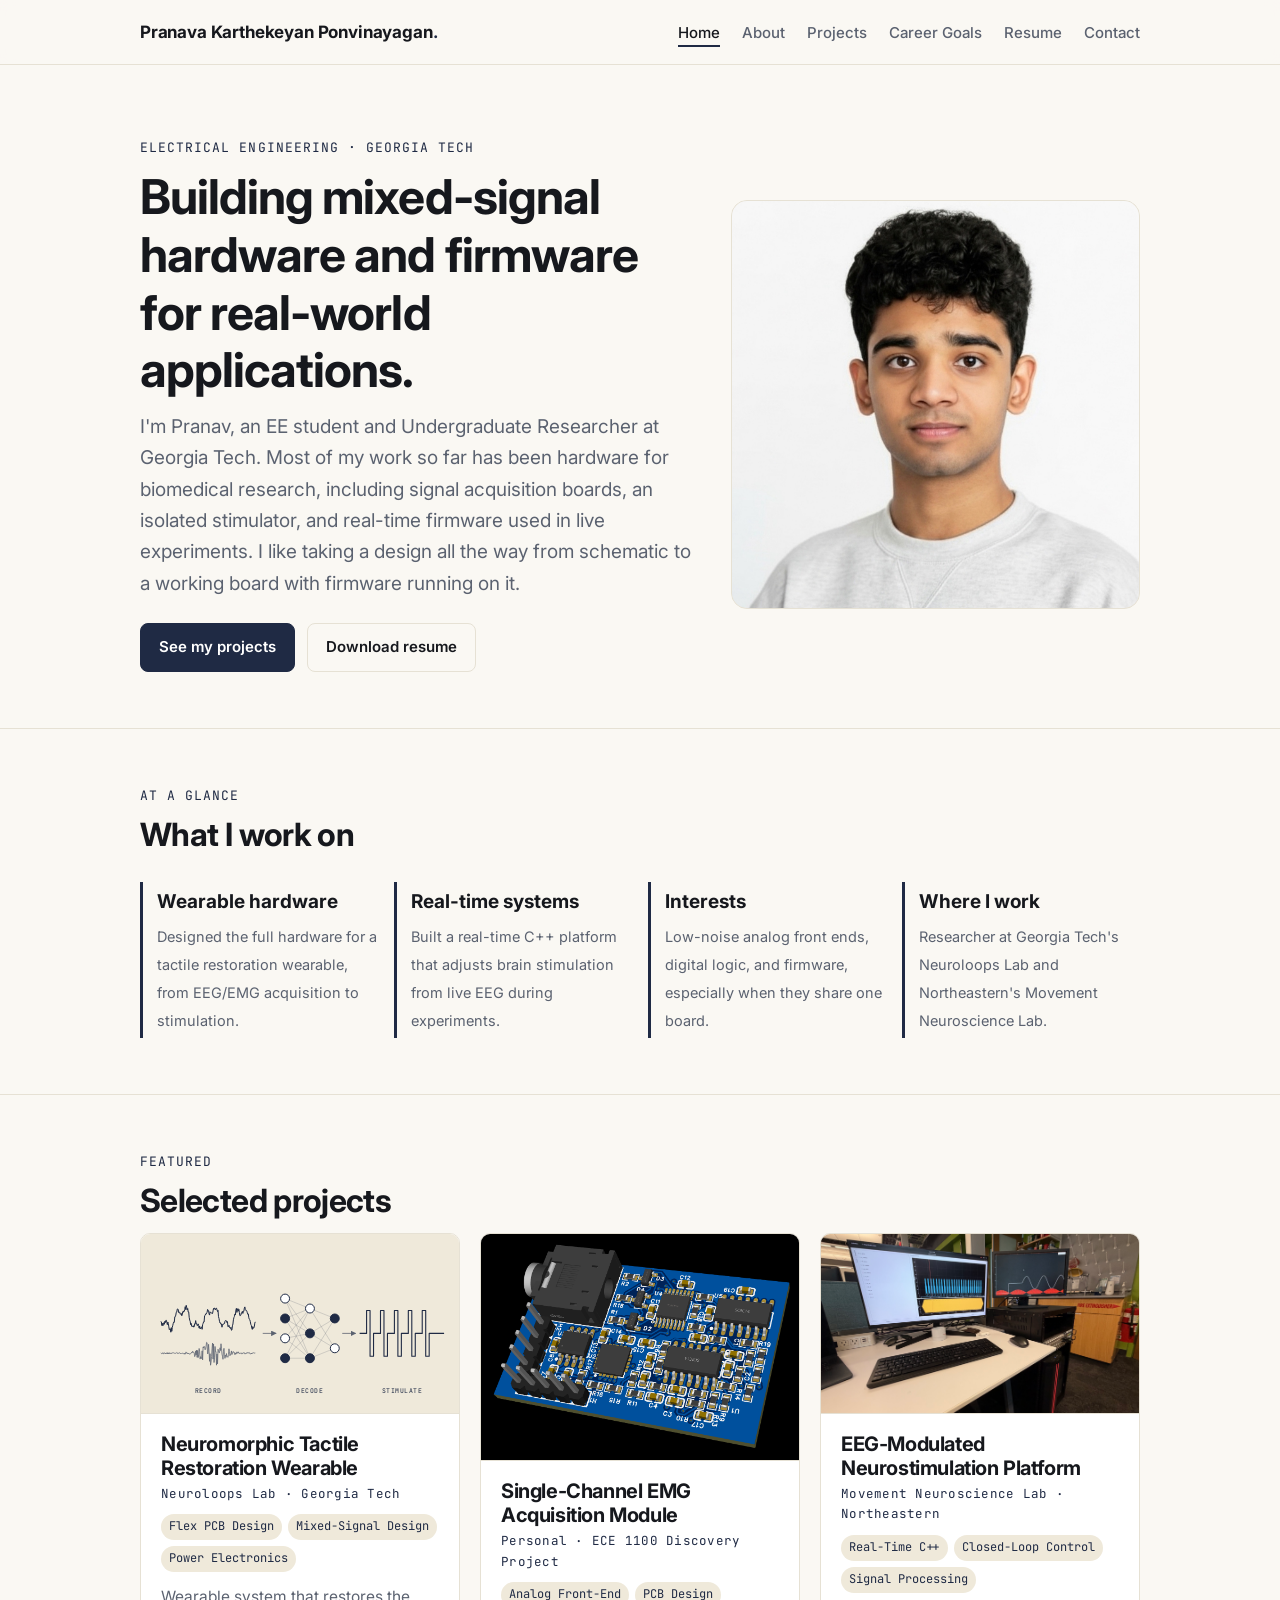
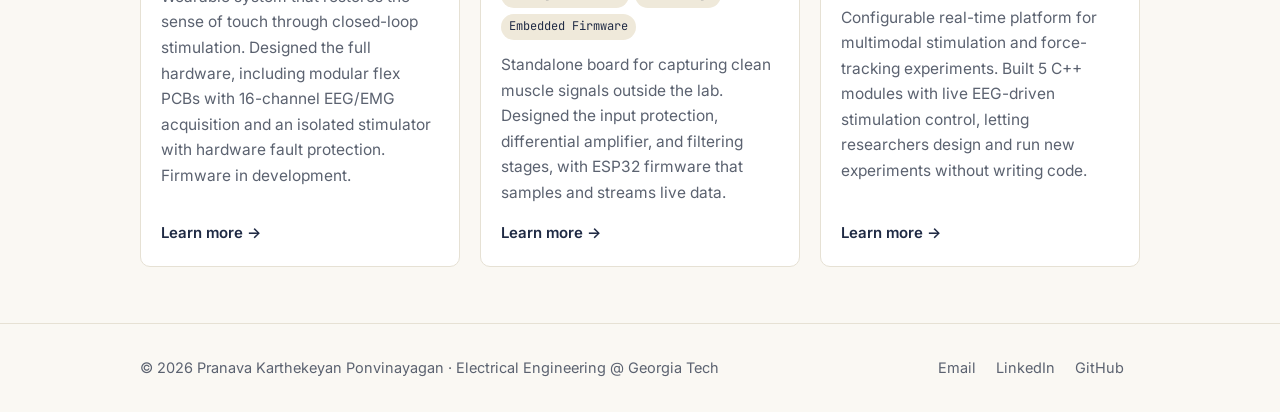
==== commit 4fb14dde: "small fixes" ====
--- a/index.html
+++ b/index.html
@@ -34,7 +34,7 @@
   <div class="wrap grid">
     <div>
       <span class="eyebrow">Electrical Engineering &middot; Georgia Tech</span>
-      <h1>Mixed-signal hardware and firmware, built for real world applications.</h1>
+      <h1>Building mixed-signal hardware and firmware for real-world applications.</h1>
       <p class="lead">I'm Pranav, an EE student and Undergraduate Researcher at Georgia Tech. Most of my work so far has been hardware for biomedical research, including signal acquisition boards, an isolated stimulator, and real-time firmware used in live experiments. I like taking a design all the way from schematic to a working board with firmware running on it.</p>
       <div class="btns">
         <a class="btn" href="projects.html">See my projects</a>
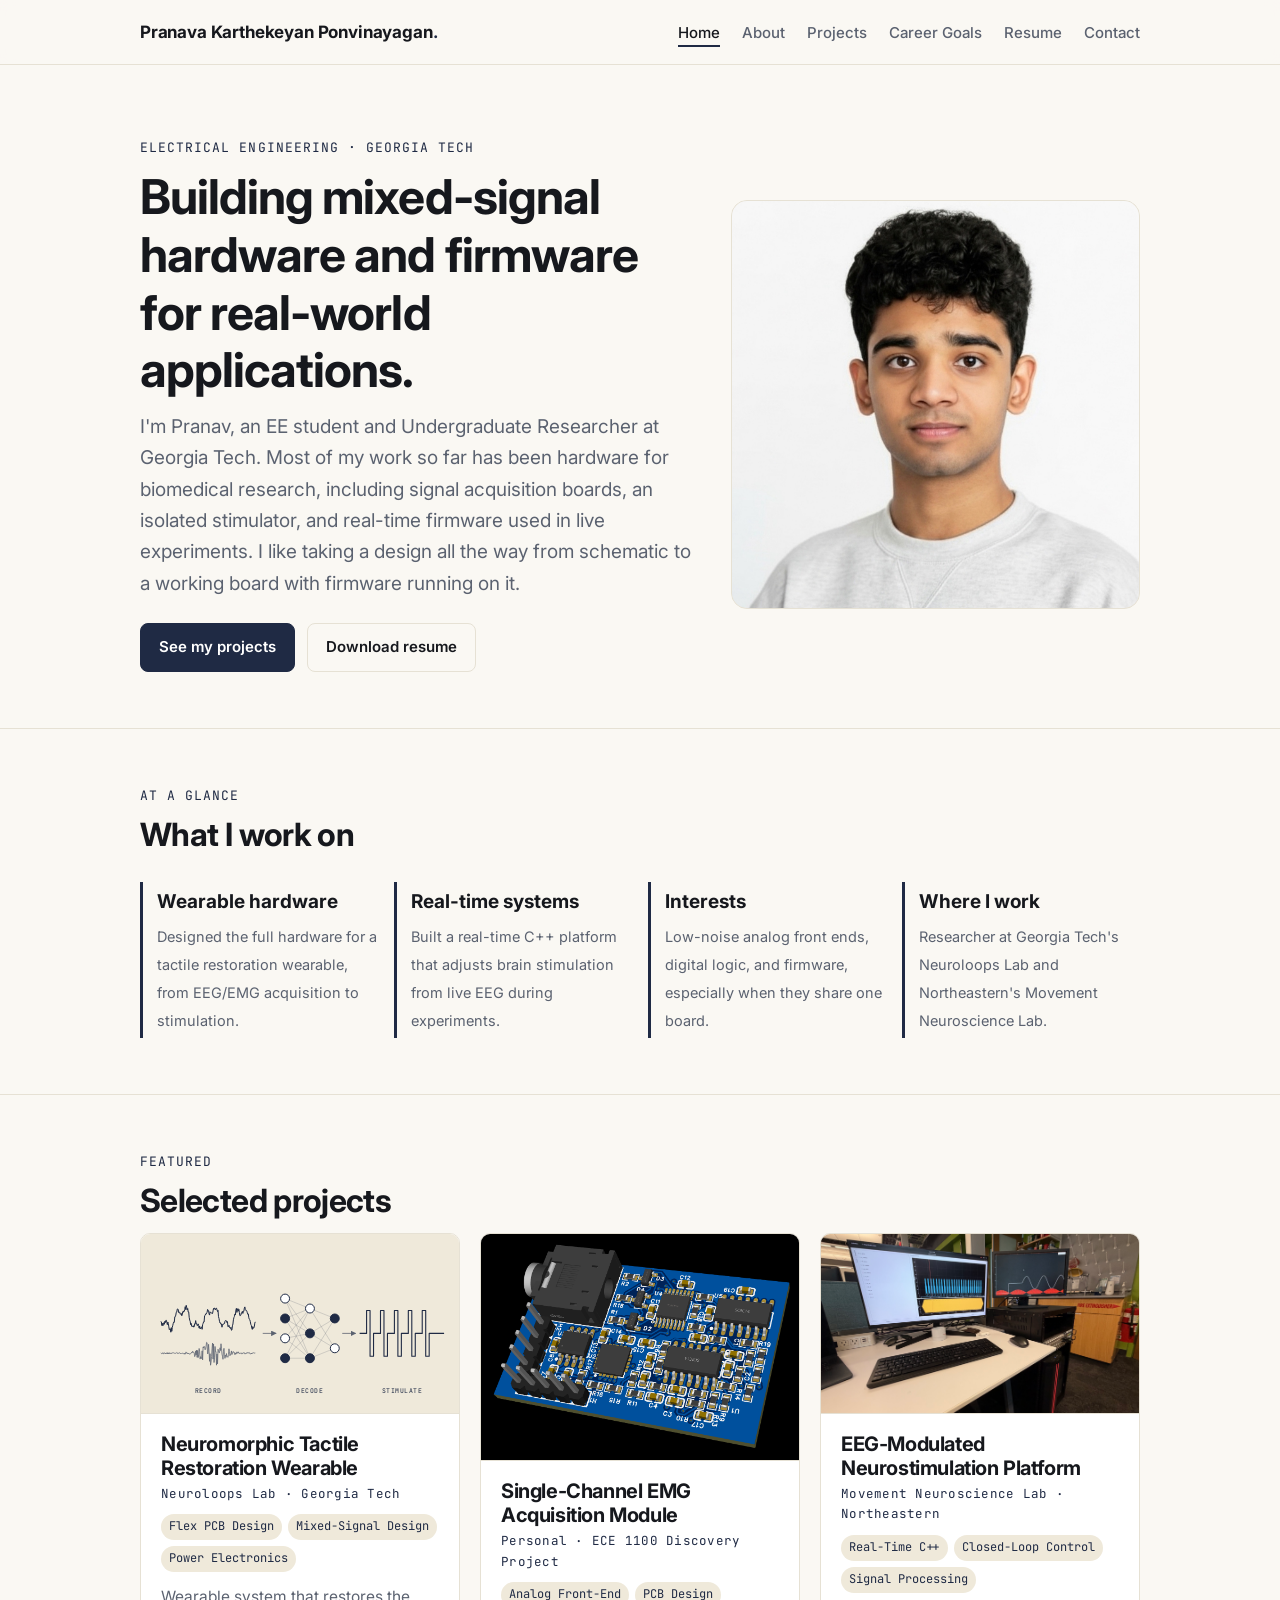
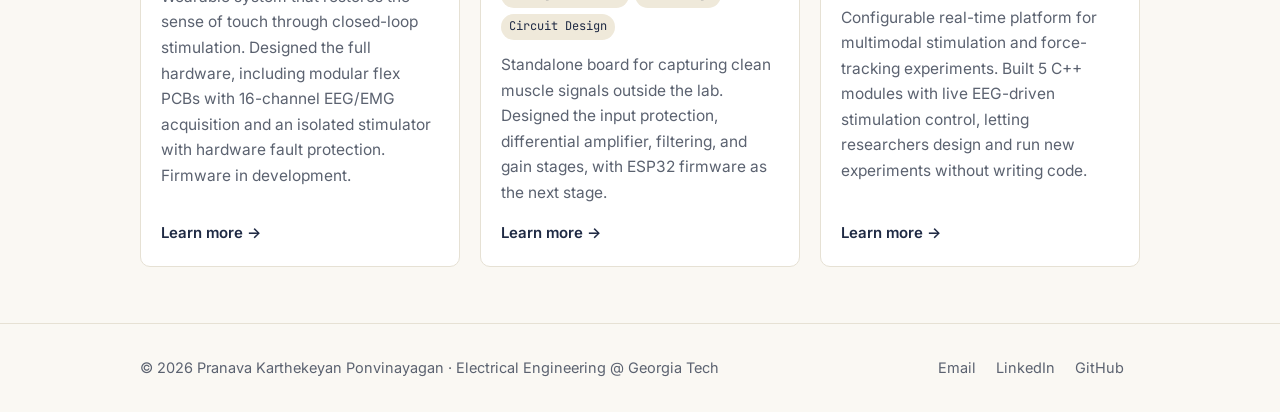
==== commit 5004aec5: "update emg module" ====
--- a/index.html
+++ b/index.html
@@ -2,6 +2,7 @@
 <html lang="en">
 <head>
 <meta charset="utf-8">
+<meta name="google-site-verification" content="s9UGVoLWiZzWpy1ZHdpn5hx6tflSvWMJxrIC0m81BAg" />
 <meta name="viewport" content="width=device-width, initial-scale=1">
 <title>Home | Pranava Karthekeyan Ponvinayagan</title>
 <meta name="description" content="Pranava Karthekeyan Ponvinayagan: EE at Georgia Tech designing PCBs, analog/digital electronics, and embedded systems.">
@@ -9,6 +10,22 @@
 <link rel="preconnect" href="https://fonts.gstatic.com" crossorigin>
 <link href="https://fonts.googleapis.com/css2?family=Inter:wght@400;500;600;700&family=JetBrains+Mono:wght@500&display=swap" rel="stylesheet">
 <link rel="stylesheet" href="styles.css">
+<script type="application/ld+json">
+{
+  "@context": "https://schema.org",
+  "@type": "Person",
+  "name": "Pranava Karthekeyan Ponvinayagan",
+  "alternateName": "Pranav Ponvinayagan",
+  "url": "https://pranavakp30.github.io/",
+  "image": "https://pranavakp30.github.io/assets/headshot.jpeg",
+  "jobTitle": "Electrical Engineering Student",
+  "alumniOf": { "@type": "CollegeOrUniversity", "name": "Georgia Institute of Technology" },
+  "sameAs": [
+    "https://www.linkedin.com/in/pranava-ponvinayagan/",
+    "https://github.com/PranavaKP30"
+  ]
+}
+</script>
 </head>
 <body>
 <header class="site">
@@ -64,7 +81,7 @@
     <h2>Selected projects</h2>
     <div class="cards">
       <article class="card"><div class="thumb"><svg class="cover" viewBox="0 0 640 360" role="img" aria-label="Illustration: EEG and EMG signals decoded by a spiking neural network to drive biphasic stimulation" xmlns="http://www.w3.org/2000/svg" preserveAspectRatio="xMidYMid slice"><defs><marker id="nlc" viewBox="0 0 10 10" refX="9" refY="5" markerWidth="7" markerHeight="7" orient="auto"><path d="M0,0 L10,5 L0,10 z" style="fill:var(--muted)"/></marker></defs><path d="M40,175.8 L41,177.1 L42,184.3 L43,179.7 L44,184.7 L45,182.6 L46,178.5 L47,181.7 L48,175.6 L49,178.3 L50,173.8 L51,173.7 L52,177.5 L53,182.5 L54,177.2 L55,180.4 L56,186.9 L57,192.5 L58,191.0 L59,191.0 L60,197.7 L61,188.5 L62,195.7 L63,188.0 L64,183.6 L65,179.6 L66,177.2 L67,177.7 L68,166.7 L69,166.4 L70,163.2 L71,157.5 L72,157.1 L73,151.1 L74,150.7 L75,152.6 L76,158.4 L77,157.2 L78,157.5 L79,161.6 L80,161.1 L81,159.9 L82,164.6 L83,162.6 L84,156.4 L85,157.6 L86,154.8 L87,155.8 L88,152.2 L89,146.2 L90,152.2 L91,143.5 L92,147.5 L93,152.9 L94,149.9 L95,157.0 L96,156.8 L97,167.7 L98,173.3 L99,175.7 L100,182.5 L101,179.9 L102,185.9 L103,186.1 L104,186.2 L105,184.5 L106,187.3 L107,186.9 L108,180.7 L109,181.3 L110,174.3 L111,180.3 L112,180.0 L113,184.4 L114,184.2 L115,180.9 L116,184.3 L117,189.4 L118,185.1 L119,191.1 L120,189.0 L121,188.4 L122,186.8 L123,191.8 L124,182.4 L125,179.8 L126,176.9 L127,177.1 L128,164.6 L129,163.9 L130,161.1 L131,161.5 L132,158.7 L133,158.0 L134,151.8 L135,153.7 L136,154.2 L137,161.0 L138,163.2 L139,156.6 L140,157.9 L141,158.9 L142,158.7 L143,160.3 L144,159.9 L145,154.6 L146,149.8 L147,151.6 L148,149.1 L149,149.5 L150,152.6 L151,150.0 L152,149.4 L153,152.5 L154,156.1 L155,153.7 L156,166.5 L157,170.0 L158,175.6 L159,179.2 L160,178.9 L161,181.9 L162,181.1 L163,187.6 L164,182.1 L165,181.6 L166,181.9 L167,179.9 L168,180.1 L169,175.7 L170,174.1 L171,175.1 L172,174.8 L173,178.2 L174,176.3 L175,186.7 L176,186.3 L177,183.8 L178,186.9 L179,189.3 L180,190.2 L181,187.7 L182,193.8 L183,193.1 L184,184.8 L185,181.1 L186,172.7 L187,168.2 L188,166.0 L189,160.9 L190,162.8 L191,153.1 L192,149.6 L193,157.8 L194,153.3 L195,150.1 L196,155.2 L197,151.6 L198,158.3 L199,164.3 L200,164.3 L201,163.2 L202,158.8 L203,159.1 L204,155.7 L205,159.9 L206,155.4 L207,155.6 L208,149.2 L209,146.7 L210,151.9 L211,153.8 L212,153.7 L213,155.4 L214,158.6 L215,161.7 L216,161.0 L217,168.6 L218,171.6 L219,172.7 L220,176.4 L221,181.9 L222,183.8 L223,189.2 L224,192.0 L225,186.3 L226,190.0 L227,188.9 L228,186.8 L229,179.4 L230,176.8" style="fill:none;stroke:var(--accent);stroke-width:2;stroke-linejoin:round"/><path d="M40,239.1 L41,240.4 L42,241.0 L43,240.5 L44,238.8 L45,241.2 L46,240.8 L47,239.0 L48,239.5 L49,241.4 L50,239.7 L51,240.7 L52,238.9 L53,241.2 L54,238.9 L55,241.4 L56,239.6 L57,238.9 L58,241.4 L59,240.1 L60,239.8 L61,241.0 L62,239.2 L63,239.2 L64,239.3 L65,238.9 L66,239.6 L67,240.2 L68,239.8 L69,240.1 L70,240.1 L71,239.7 L72,238.5 L73,239.1 L74,240.7 L75,239.5 L76,240.2 L77,238.9 L78,239.3 L79,240.7 L80,240.2 L81,241.4 L82,240.3 L83,240.0 L84,240.0 L85,240.0 L86,241.2 L87,241.9 L88,239.8 L89,241.8 L90,238.1 L91,238.6 L92,238.0 L93,241.4 L94,240.3 L95,241.3 L96,239.7 L97,241.3 L98,242.0 L99,241.4 L100,241.0 L101,239.6 L102,237.9 L103,239.2 L104,235.9 L105,238.0 L106,238.6 L107,238.8 L108,246.8 L109,245.1 L110,235.3 L111,243.6 L112,233.6 L113,248.3 L114,234.4 L115,248.7 L116,243.1 L117,230.4 L118,236.9 L119,251.7 L120,246.9 L121,248.9 L122,250.8 L123,235.1 L124,253.4 L125,227.3 L126,229.4 L127,226.0 L128,227.9 L129,233.0 L130,231.3 L131,225.8 L132,218.1 L133,218.9 L134,241.4 L135,240.1 L136,222.0 L137,236.7 L138,256.3 L139,240.9 L140,264.1 L141,257.7 L142,246.7 L143,230.8 L144,219.5 L145,251.8 L146,221.3 L147,258.7 L148,248.1 L149,226.3 L150,236.9 L151,236.6 L152,264.0 L153,241.5 L154,261.4 L155,231.9 L156,234.6 L157,239.2 L158,238.7 L159,229.0 L160,234.6 L161,220.9 L162,230.3 L163,241.8 L164,246.1 L165,252.2 L166,236.0 L167,230.1 L168,242.7 L169,250.3 L170,244.0 L171,246.5 L172,240.6 L173,248.1 L174,246.9 L175,248.0 L176,242.6 L177,231.1 L178,236.7 L179,245.0 L180,242.1 L181,242.2 L182,235.3 L183,242.6 L184,240.8 L185,236.9 L186,236.7 L187,239.0 L188,238.7 L189,242.9 L190,239.3 L191,241.7 L192,241.0 L193,237.2 L194,239.8 L195,239.6 L196,237.2 L197,239.9 L198,241.0 L199,239.6 L200,239.8 L201,240.6 L202,241.0 L203,239.1 L204,240.9 L205,240.3 L206,238.9 L207,239.5 L208,239.0 L209,241.4 L210,240.8 L211,241.2 L212,239.3 L213,240.1 L214,238.4 L215,239.9 L216,238.9 L217,239.4 L218,238.6 L219,241.0 L220,241.2 L221,241.2 L222,239.6 L223,241.5 L224,239.6 L225,239.3 L226,238.8 L227,239.4 L228,239.3 L229,240.0 L230,239.6" style="fill:none;stroke:var(--muted);stroke-width:1.5;stroke-linejoin:round"/><line x1="245" y1="200" x2="272" y2="200" style="stroke:var(--muted);stroke-width:1.6" marker-end="url(#nlc)"/><line x1="290" y1="130" x2="340" y2="150" style="stroke:var(--muted);stroke-width:1;opacity:.45"/><line x1="290" y1="130" x2="340" y2="200" style="stroke:var(--muted);stroke-width:1;opacity:.45"/><line x1="290" y1="130" x2="340" y2="250" style="stroke:var(--muted);stroke-width:1;opacity:.45"/><line x1="290" y1="170" x2="340" y2="150" style="stroke:var(--muted);stroke-width:1;opacity:.45"/><line x1="290" y1="170" x2="340" y2="200" style="stroke:var(--muted);stroke-width:1;opacity:.45"/><line x1="290" y1="170" x2="340" y2="250" style="stroke:var(--muted);stroke-width:1;opacity:.45"/><line x1="290" y1="210" x2="340" y2="150" style="stroke:var(--muted);stroke-width:1;opacity:.45"/><line x1="290" y1="210" x2="340" y2="200" style="stroke:var(--muted);stroke-width:1;opacity:.45"/><line x1="290" y1="210" x2="340" y2="250" style="stroke:var(--muted);stroke-width:1;opacity:.45"/><line x1="290" y1="250" x2="340" y2="150" style="stroke:var(--muted);stroke-width:1;opacity:.45"/><line x1="290" y1="250" x2="340" y2="200" style="stroke:var(--muted);stroke-width:1;opacity:.45"/><line x1="290" y1="250" x2="340" y2="250" style="stroke:var(--muted);stroke-width:1;opacity:.45"/><line x1="340" y1="150" x2="390" y2="170" style="stroke:var(--muted);stroke-width:1;opacity:.45"/><line x1="340" y1="150" x2="390" y2="230" style="stroke:var(--muted);stroke-width:1;opacity:.45"/><line x1="340" y1="200" x2="390" y2="170" style="stroke:var(--muted);stroke-width:1;opacity:.45"/><line x1="340" y1="200" x2="390" y2="230" style="stroke:var(--muted);stroke-width:1;opacity:.45"/><line x1="340" y1="250" x2="390" y2="170" style="stroke:var(--muted);stroke-width:1;opacity:.45"/><line x1="340" y1="250" x2="390" y2="230" style="stroke:var(--muted);stroke-width:1;opacity:.45"/><circle cx="290" cy="130" r="9" style="fill:var(--surface);stroke:var(--accent);stroke-width:2"/><circle cx="290" cy="170" r="9" style="fill:var(--accent);stroke:var(--accent);stroke-width:2"/><circle cx="290" cy="210" r="9" style="fill:var(--surface);stroke:var(--accent);stroke-width:2"/><circle cx="290" cy="250" r="9" style="fill:var(--accent);stroke:var(--accent);stroke-width:2"/><circle cx="340" cy="150" r="9" style="fill:var(--surface);stroke:var(--accent);stroke-width:2"/><circle cx="340" cy="200" r="9" style="fill:var(--accent);stroke:var(--accent);stroke-width:2"/><circle cx="340" cy="250" r="9" style="fill:var(--accent);stroke:var(--accent);stroke-width:2"/><circle cx="390" cy="170" r="9" style="fill:var(--accent);stroke:var(--accent);stroke-width:2"/><circle cx="390" cy="230" r="9" style="fill:var(--surface);stroke:var(--accent);stroke-width:2"/><line x1="405" y1="200" x2="432" y2="200" style="stroke:var(--muted);stroke-width:1.6" marker-end="url(#nlc)"/><path d="M440,200 L454,200 L454,154 L461,154 L461,246 L468,246 L468,200 L482,200 L482,154 L489,154 L489,246 L496,246 L496,200 L510,200 L510,154 L517,154 L517,246 L524,246 L524,200 L538,200 L538,154 L545,154 L545,246 L552,246 L552,200 L566,200 L566,154 L573,154 L573,246 L580,246 L580,200 L610,200" style="fill:none;stroke:var(--accent);stroke-width:2.2;stroke-linejoin:round"/><text x="135" y="320" text-anchor="middle" style="font-family:var(--mono);font-size:13px;letter-spacing:.08em;fill:var(--accent)">RECORD</text><text x="340" y="320" text-anchor="middle" style="font-family:var(--mono);font-size:13px;letter-spacing:.08em;fill:var(--accent)">DECODE</text><text x="525" y="320" text-anchor="middle" style="font-family:var(--mono);font-size:13px;letter-spacing:.08em;fill:var(--accent)">STIMULATE</text></svg></div><div class="body"><h3>Neuromorphic Tactile Restoration Wearable</h3><p class="org">Neuroloops Lab &middot; Georgia Tech</p><ul class="tags"><li>Flex PCB Design</li><li>Mixed-Signal Design</li><li>Power Electronics</li></ul><p>Wearable system that restores the sense of touch through closed-loop stimulation. Designed the full hardware, including modular flex PCBs with 16-channel EEG/EMG acquisition and an isolated stimulator with hardware fault protection. Firmware in development.</p><a class="more" href="projects/tactile-wearable.html">Learn more &rarr;</a></div></article>
-      <article class="card"><div class="thumb"><img src="assets/emg-board.png" alt="3D render of the EMG acquisition module" loading="lazy" onerror="this.style.display='none';this.nextElementSibling.style.display='block'"><svg class="diagram" style="display:none;color:var(--muted)" viewBox="0 0 770 262" role="img" aria-label="EMG module signal path" xmlns="http://www.w3.org/2000/svg"><defs><marker id="ah" viewBox="0 0 10 10" refX="9" refY="5" markerWidth="7" markerHeight="7" orient="auto-start-reverse"><path d="M0,0 L10,5 L0,10 z" fill="currentColor" style="color:var(--muted)"/></marker></defs><rect class="box" x="20" y="25" width="160" height="62" rx="8"/><text x="100.0" y="51.0" text-anchor="middle" font-size="14" font-weight="600">Electrodes</text><text class="small" x="100.0" y="69.0" text-anchor="middle">surface EMG</text><line class="line" x1="180" y1="56.0" x2="210" y2="56.0" marker-end="url(#ah)"/><rect class="box" x="210" y="25" width="160" height="62" rx="8"/><text x="290.0" y="51.0" text-anchor="middle" font-size="14" font-weight="600">Input protection</text><text class="small" x="290.0" y="69.0" text-anchor="middle">clamps + blanking</text><line class="line" x1="370" y1="56.0" x2="400" y2="56.0" marker-end="url(#ah)"/><rect class="hl" x="400" y="25" width="160" height="62" rx="8"/><text x="480.0" y="51.0" text-anchor="middle" font-size="14" font-weight="600">Differential amp</text><text class="small" x="480.0" y="69.0" text-anchor="middle">rejects common noise</text><line class="line" x1="560" y1="56.0" x2="590" y2="56.0" marker-end="url(#ah)"/><rect class="box" x="590" y="25" width="160" height="62" rx="8"/><text x="670.0" y="51.0" text-anchor="middle" font-size="14" font-weight="600">Filtering</text><text class="small" x="670.0" y="69.0" text-anchor="middle">band-pass + notch</text><rect class="hl" x="20" y="155" width="160" height="62" rx="8"/><text x="100.0" y="181.0" text-anchor="middle" font-size="14" font-weight="600">Adjustable gain</text><text class="small" x="100.0" y="199.0" text-anchor="middle">set by firmware</text><line class="line" x1="180" y1="186.0" x2="210" y2="186.0" marker-end="url(#ah)"/><rect class="box" x="210" y="155" width="160" height="62" rx="8"/><text x="290.0" y="181.0" text-anchor="middle" font-size="14" font-weight="600">Level shifter</text><text class="small" x="290.0" y="199.0" text-anchor="middle">into ADC range</text><line class="line" x1="370" y1="186.0" x2="400" y2="186.0" marker-end="url(#ah)"/><rect class="hl" x="400" y="155" width="160" height="62" rx="8"/><text x="480.0" y="181.0" text-anchor="middle" font-size="14" font-weight="600">ESP32 firmware</text><text class="small" x="480.0" y="199.0" text-anchor="middle">sample + buffer</text><line class="line" x1="560" y1="186.0" x2="590" y2="186.0" marker-end="url(#ah)"/><rect class="box" x="590" y="155" width="160" height="62" rx="8"/><text x="670.0" y="181.0" text-anchor="middle" font-size="14" font-weight="600">Stream to PC</text><text class="small" x="670.0" y="199.0" text-anchor="middle">live plot</text><path class="line" d="M670 87 L670 121 L100 121 L100 155" marker-end="url(#ah)"/><text class="small" x="20" y="250">Signal path of the single-channel EMG acquisition module</text></svg></div><div class="body"><h3>Single-Channel EMG Acquisition Module</h3><p class="org">Personal &middot; ECE 1100 Discovery Project</p><ul class="tags"><li>Analog Front-End</li><li>PCB Design</li><li>Embedded Firmware</li></ul><p>Standalone board for capturing clean muscle signals outside the lab. Designed the input protection, differential amplifier, and filtering stages, with ESP32 firmware that samples and streams live data.</p><a class="more" href="projects/emg-module.html">Learn more &rarr;</a></div></article>
+      <article class="card"><div class="thumb"><img src="assets/emg-board.png" alt="3D render of the EMG acquisition module" loading="lazy" onerror="this.style.display='none';this.nextElementSibling.style.display='block'"><svg class="diagram" style="display:none;color:var(--muted)" viewBox="0 0 770 262" role="img" aria-label="EMG module signal path" xmlns="http://www.w3.org/2000/svg"><defs><marker id="ah" viewBox="0 0 10 10" refX="9" refY="5" markerWidth="7" markerHeight="7" orient="auto-start-reverse"><path d="M0,0 L10,5 L0,10 z" fill="currentColor" style="color:var(--muted)"/></marker></defs><rect class="box" x="20" y="25" width="160" height="62" rx="8"/><text x="100.0" y="51.0" text-anchor="middle" font-size="14" font-weight="600">Electrodes</text><text class="small" x="100.0" y="69.0" text-anchor="middle">surface EMG</text><line class="line" x1="180" y1="56.0" x2="210" y2="56.0" marker-end="url(#ah)"/><rect class="box" x="210" y="25" width="160" height="62" rx="8"/><text x="290.0" y="51.0" text-anchor="middle" font-size="14" font-weight="600">Input protection</text><text class="small" x="290.0" y="69.0" text-anchor="middle">clamps + blanking</text><line class="line" x1="370" y1="56.0" x2="400" y2="56.0" marker-end="url(#ah)"/><rect class="hl" x="400" y="25" width="160" height="62" rx="8"/><text x="480.0" y="51.0" text-anchor="middle" font-size="14" font-weight="600">Differential amp</text><text class="small" x="480.0" y="69.0" text-anchor="middle">rejects common noise</text><line class="line" x1="560" y1="56.0" x2="590" y2="56.0" marker-end="url(#ah)"/><rect class="box" x="590" y="25" width="160" height="62" rx="8"/><text x="670.0" y="51.0" text-anchor="middle" font-size="14" font-weight="600">Filtering</text><text class="small" x="670.0" y="69.0" text-anchor="middle">band-pass + notch</text><rect class="hl" x="20" y="155" width="160" height="62" rx="8"/><text x="100.0" y="181.0" text-anchor="middle" font-size="14" font-weight="600">Adjustable gain</text><text class="small" x="100.0" y="199.0" text-anchor="middle">digitally set</text><line class="line" x1="180" y1="186.0" x2="210" y2="186.0" marker-end="url(#ah)"/><rect class="box" x="210" y="155" width="160" height="62" rx="8"/><text x="290.0" y="181.0" text-anchor="middle" font-size="14" font-weight="600">Level shifter</text><text class="small" x="290.0" y="199.0" text-anchor="middle">into ADC range</text><line class="line" x1="370" y1="186.0" x2="400" y2="186.0" marker-end="url(#ah)"/><rect class="box" x="400" y="155" width="160" height="62" rx="8" style="stroke-dasharray:5 4"/><text x="480.0" y="181.0" text-anchor="middle" font-size="14" font-weight="600">ESP32</text><text class="small" x="480.0" y="199.0" text-anchor="middle">planned</text><line class="line" x1="560" y1="186.0" x2="590" y2="186.0" marker-end="url(#ah)"/><rect class="box" x="590" y="155" width="160" height="62" rx="8" style="stroke-dasharray:5 4"/><text x="670.0" y="181.0" text-anchor="middle" font-size="14" font-weight="600">Stream to PC</text><text class="small" x="670.0" y="199.0" text-anchor="middle">planned</text><path class="line" d="M670 87 L670 121 L100 121 L100 155" marker-end="url(#ah)"/><text class="small" x="20" y="250">Signal path of the single-channel EMG acquisition module</text></svg></div><div class="body"><h3>Single-Channel EMG Acquisition Module</h3><p class="org">Personal &middot; ECE 1100 Discovery Project</p><ul class="tags"><li>Analog Front-End</li><li>PCB Design</li><li>Circuit Design</li></ul><p>Standalone board for capturing clean muscle signals outside the lab. Designed the input protection, differential amplifier, filtering, and gain stages, with ESP32 firmware as the next stage.</p><a class="more" href="projects/emg-module.html">Learn more &rarr;</a></div></article>
       <article class="card"><div class="thumb"><img src="assets/closed-loop-setup.jpeg" alt="The closed-loop platform running in the lab" loading="lazy" onerror="this.style.display='none';this.nextElementSibling.style.display='block'"><svg class="diagram" style="display:none;color:var(--muted)" viewBox="0 0 810 275" role="img" aria-label="Closed-loop neurostimulation platform diagram" xmlns="http://www.w3.org/2000/svg"><defs><marker id="ah" viewBox="0 0 10 10" refX="9" refY="5" markerWidth="7" markerHeight="7" orient="auto-start-reverse"><path d="M0,0 L10,5 L0,10 z" fill="currentColor" style="color:var(--muted)"/></marker></defs><rect class="box" x="20" y="30" width="160" height="62" rx="8"/><text x="100.0" y="55.0" text-anchor="middle" font-size="14" font-weight="600">EEG amplifier</text><text class="small" x="100.0" y="73.0" text-anchor="middle">32 channels</text><rect class="box" x="220" y="30" width="160" height="62" rx="8"/><text x="300.0" y="55.0" text-anchor="middle" font-size="14" font-weight="600">EEG collector</text><text class="small" x="300.0" y="73.0" text-anchor="middle">LSL stream</text><rect class="hl" x="420" y="30" width="180" height="62" rx="8"/><text x="510.0" y="55.0" text-anchor="middle" font-size="14" font-weight="600">Feature extraction</text><text class="small" x="510.0" y="73.0" text-anchor="middle">real-time band power</text><rect class="hl" x="420" y="140" width="180" height="62" rx="8"/><text x="510.0" y="165.0" text-anchor="middle" font-size="14" font-weight="600">Closed-loop control</text><text class="small" x="510.0" y="183.0" text-anchor="middle">gain + slew limiting</text><rect class="box" x="220" y="140" width="160" height="62" rx="8"/><text x="300.0" y="165.0" text-anchor="middle" font-size="14" font-weight="600">Stimulation engine</text><text class="small" x="300.0" y="183.0" text-anchor="middle">8 channels</text><rect class="box" x="20" y="140" width="160" height="62" rx="8"/><text x="100.0" y="165.0" text-anchor="middle" font-size="14" font-weight="600">Subject</text><text class="small" x="100.0" y="183.0" text-anchor="middle">stim + force task</text><rect class="box" x="640" y="85" width="150" height="62" rx="8"/><text x="715.0" y="110.0" text-anchor="middle" font-size="14" font-weight="600">Task + force</text><text class="small" x="715.0" y="128.0" text-anchor="middle">visuomotor display</text><line class="line" x1="180" y1="61" x2="220" y2="61" marker-end="url(#ah)"/><line class="line" x1="380" y1="61" x2="420" y2="61" marker-end="url(#ah)"/><line class="line" x1="510" y1="92" x2="510" y2="140" marker-end="url(#ah)"/><line class="line" x1="420" y1="171" x2="380" y2="171" marker-end="url(#ah)"/><line class="line" x1="220" y1="171" x2="180" y2="171" marker-end="url(#ah)"/><path class="line" d="M100 140 L100 92" marker-end="url(#ah)"/><path class="line" d="M715 147 L715 230 L100 230 L100 202" marker-end="url(#ah)"/><text class="small" x="20" y="262">All modules run in a synchronized real-time loop (RTXI on Xenomai Linux)</text></svg></div><div class="body"><h3>EEG-Modulated Neurostimulation Platform</h3><p class="org">Movement Neuroscience Lab &middot; Northeastern</p><ul class="tags"><li>Real-Time C++</li><li>Closed-Loop Control</li><li>Signal Processing</li></ul><p>Configurable real-time platform for multimodal stimulation and force-tracking experiments. Built 5 C++ modules with live EEG-driven stimulation control, letting researchers design and run new experiments without writing code.</p><a class="more" href="projects/closed-loop-platform.html">Learn more &rarr;</a></div></article>
     </div>
   </div>
